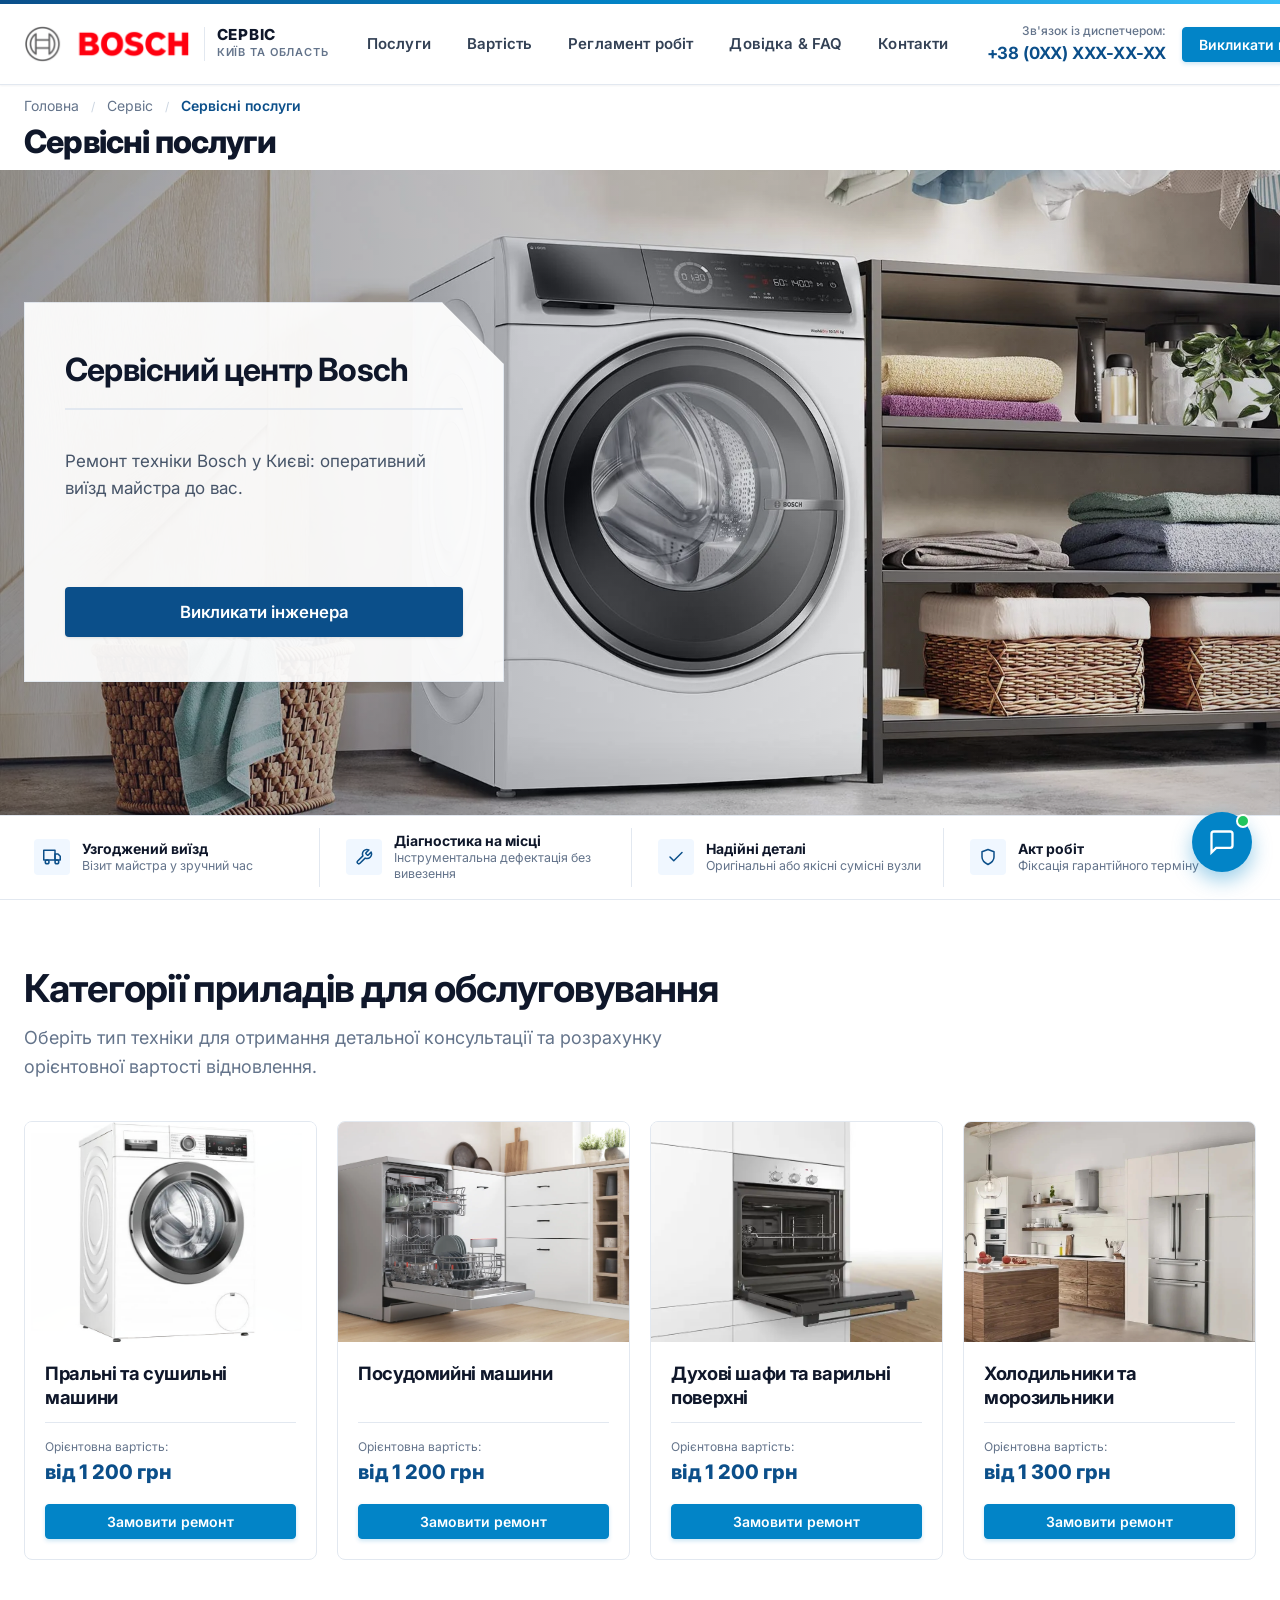
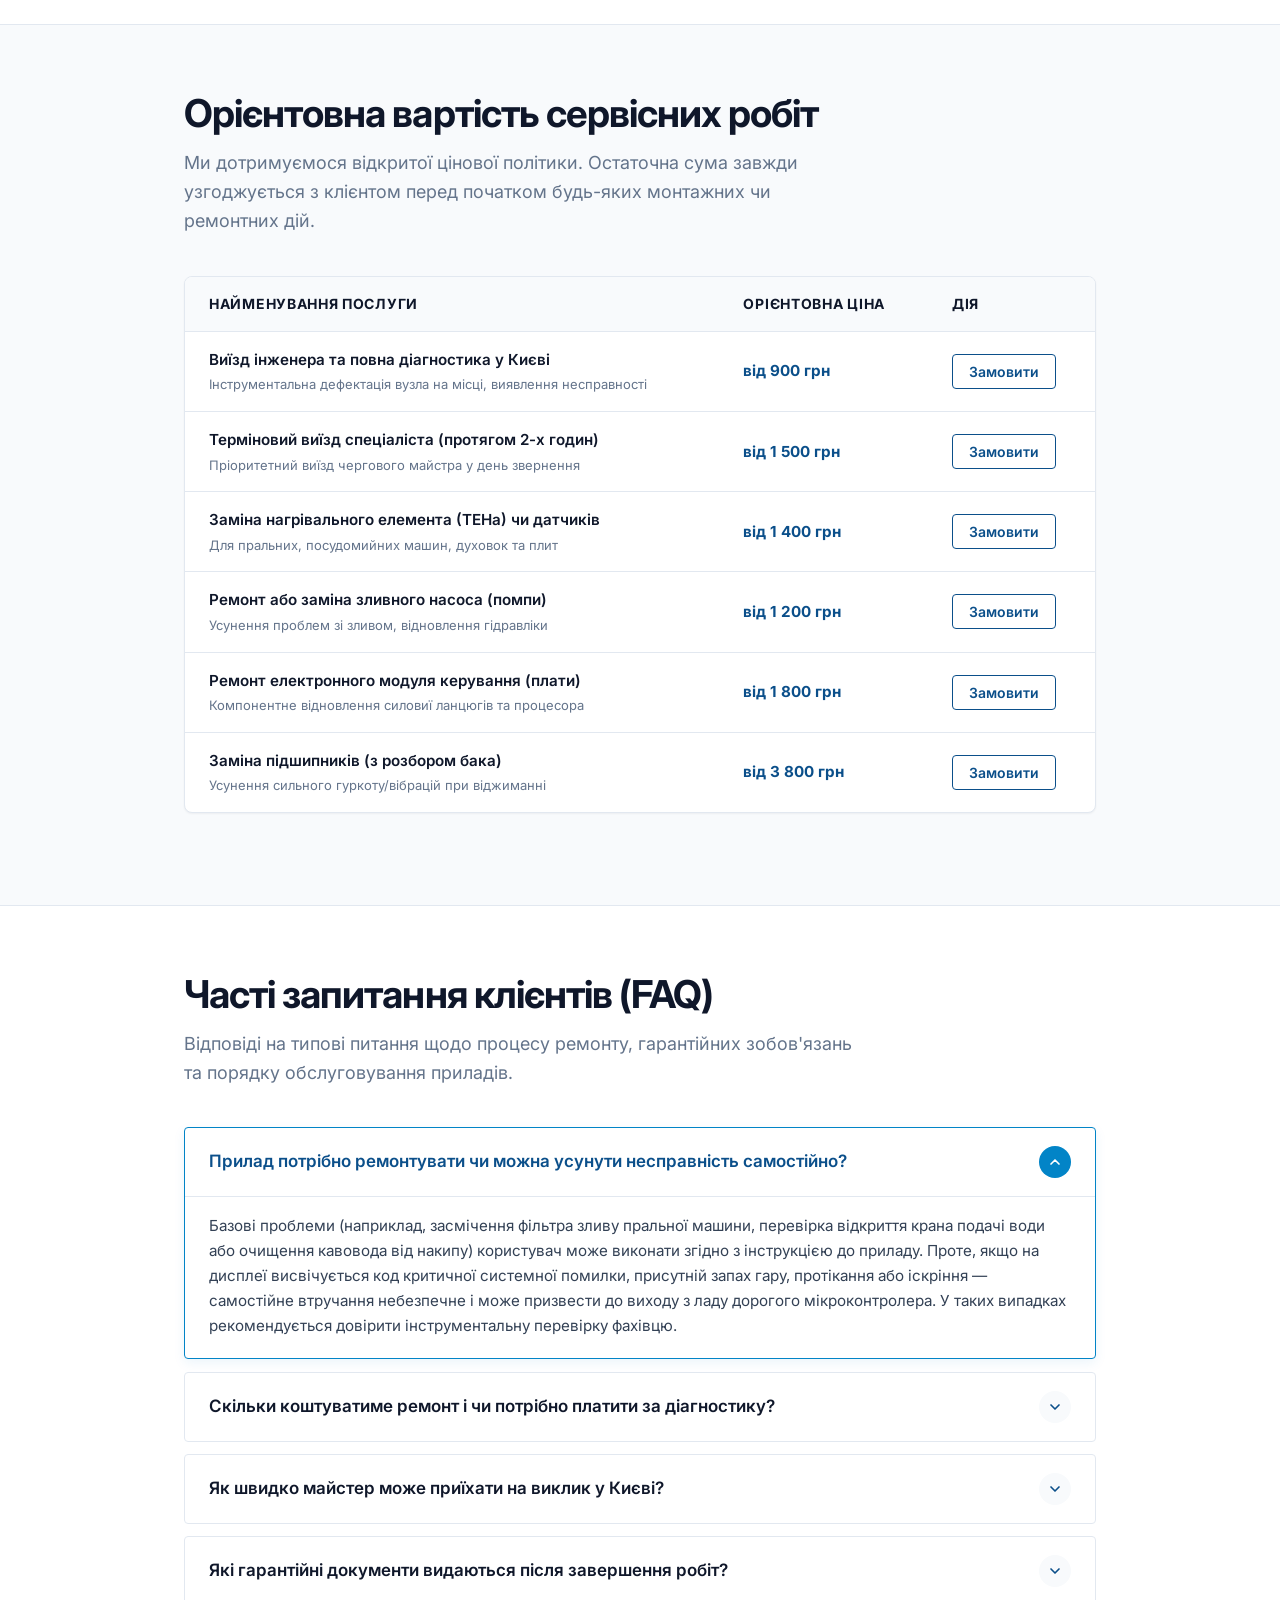
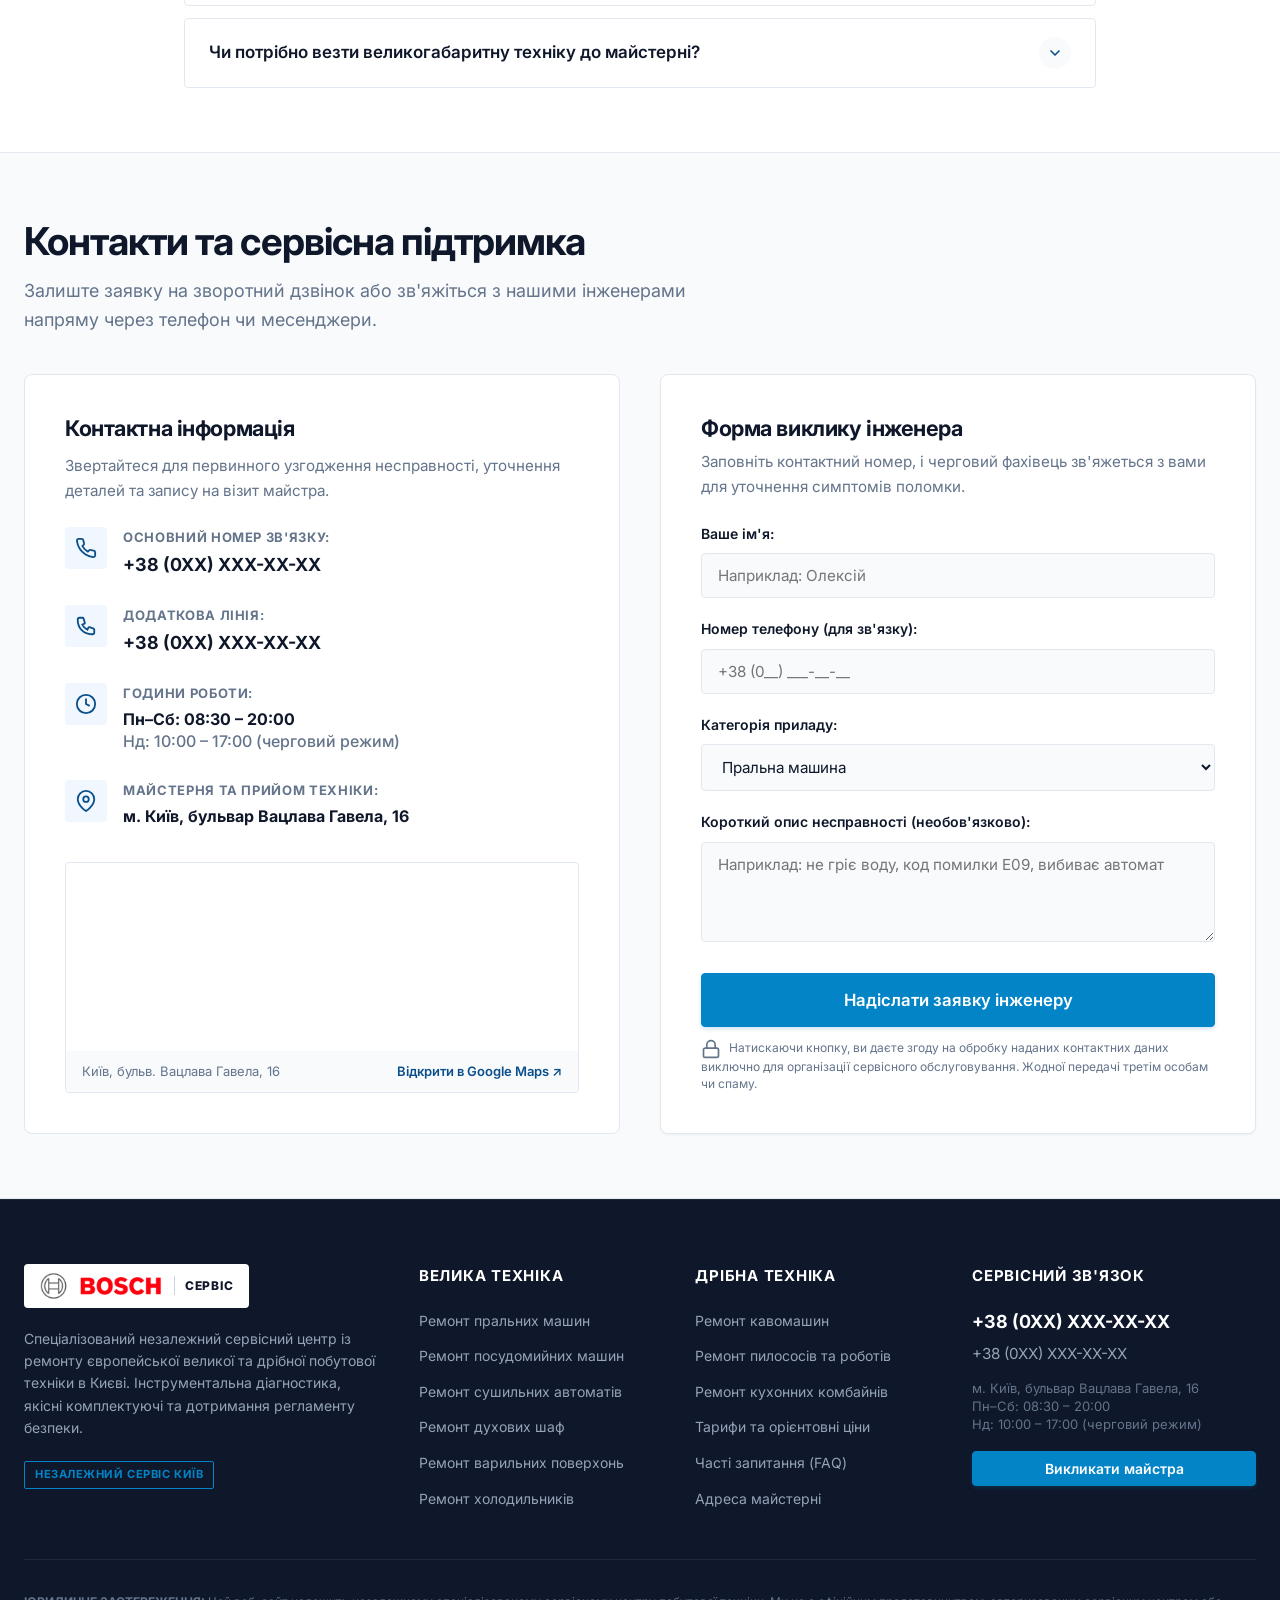
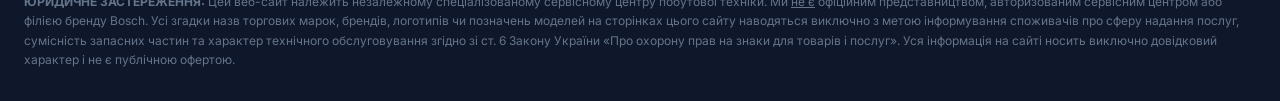
==== index.html @ 4b75c88d "Update pricing across site according to official service price list" ====
<!DOCTYPE html>
<html lang="uk">

<head>
  <meta charset="UTF-8">
  <meta name="viewport" content="width=device-width, initial-scale=1.0">
  <title>Спеціалізований сервісний центр</title>
  <meta name="description"
    content="Сервісне обслуговування великої та дрібної побутової техніки у Києві. Діагностика несправностей, встановлення якісних комплектуючих та надання акта виконаних робіт.">

  <!-- Favicon -->
  <link rel="icon" type="image/svg+xml" href="favicon.svg">

  <!-- Шрифти Google Fonts: Inter -->
  <link rel="preconnect" href="https://fonts.googleapis.com">
  <link rel="preconnect" href="https://fonts.gstatic.com" crossorigin>
  <link href="https://fonts.googleapis.com/css2?family=Inter:wght@400;500;600;700;800&display=swap" rel="stylesheet">

  <!-- Стилі -->
  <link rel="stylesheet" href="css/styles.css">
</head>

<body>

  <!-- Декоративна фірмова бренд-смуга угорі сторінки (стилістичний орієнтир) -->
  <div class="brand-top-stripe" aria-hidden="true"></div>

  <!-- Шапка сайту -->
  <header class="site-header">
    <div class="container">
      <div class="header-inner">
        <!-- Логотип -->
        <a href="index.html" class="header-logo-wrap" aria-label="Сервісний центр побутової техніки">
          <img src="images/logo.png" alt="Сервісний центр" class="header-logo-img" width="160" height="38">
          <div class="logo-tag-group">
            <span class="logo-tag-title">СЕРВІС</span>
            <span class="logo-tag-sub">КИЇВ ТА ОБЛАСТЬ</span>
          </div>
        </a>

        <!-- Навігаційне меню -->
        <nav class="header-nav" id="main-navigation" aria-label="Головна навігація">
          <a href="services.html" class="nav-link">Послуги</a>
          <a href="prices.html" class="nav-link">Вартість</a>
          <a href="process.html" class="nav-link">Регламент робіт</a>
          <a href="faq.html" class="nav-link">Довідка & FAQ</a>
          <a href="contacts.html" class="nav-link">Контакти</a>
        </nav>

        <!-- Контакти та дія -->
        <div class="header-actions">
          <div class="header-phone-box">
            <span class="header-phone-label">Зв'язок із диспетчером:</span>
            <a href="tel:#" class="header-phone-number">+38 (0XX) XXX-XX-XX</a>
          </div>

          <button type="button" class="btn btn-primary btn-sm header-cta-btn" data-open-modal="call-master-modal">
            <span class="btn-text-full">Викликати майстра</span>
            <span class="btn-text-short">Виклик</span>
          </button>

          <!-- Мобільна кнопка бургер -->
          <button type="button" class="mobile-nav-toggle" aria-expanded="false" aria-controls="main-navigation"
            aria-label="Відкрити меню навігації">
            <svg width="28" height="28" viewBox="0 0 24 24" fill="none" stroke="currentColor" stroke-width="2"
              stroke-linecap="round" stroke-linejoin="round">
              <line x1="3" y1="12" x2="21" y2="12"></line>
              <line x1="3" y1="6" x2="21" y2="6"></line>
              <line x1="3" y1="18" x2="21" y2="18"></line>
            </svg>
          </button>
        </div>
      </div>
    </div>
  </header>

  <!-- Навігація хлібні крихти та заголовок сторінки H1 -->
  <div class="container">
    <nav class="breadcrumbs-nav" aria-label="Навігаційний ланцюжок">
      <ol class="breadcrumbs-list">
        <li class="breadcrumbs-item"><a href="index.html">Головна</a><span class="breadcrumbs-sep">/</span></li>
        <li class="breadcrumbs-item"><a href="services.html">Сервіс</a><span class="breadcrumbs-sep">/</span></li>
        <li class="breadcrumbs-item active" aria-current="page">Сервісні послуги</li>
      </ol>
    </nav>
    <h1 class="page-title">Сервісні послуги</h1>
  </div>

  <main>
    <!-- -----------------------------------------------------------------------
         HERO SECTION: Реальне горизонтальне фото + біла плаваюча картка
         ----------------------------------------------------------------------- -->
    <section class="hero-section">
      <div class="hero-banner-wrap">
        <!-- Повноширинне горизонтальне фото реальної сцени роботи інженера -->
        <img src="images/hero-service.webp"
          alt="Інженер сервісного центру проводить точну діагностику та ремонт вбудованої техніки" class="hero-bg-image"
          width="1920" height="1080" fetchpriority="high">
        <div class="hero-overlay" aria-hidden="true"></div>

        <div class="container hero-container">
          <!-- Біла картка-плашка поверх фотографії (стилістичний орієнтир) -->
          <div class="hero-floating-card">
            <h2 class="hero-title">Сервісний центр Bosch</h2>
            <div class="hero-divider"></div>
            <p class="hero-desc">
              Ремонт техніки Bosch у Києві: оперативний виїзд майстра до вас.
            </p>

            <div class="hero-cta-group">
              <button type="button" class="btn btn-primary btn-lg" data-open-modal="call-master-modal">
                <span>Викликати інженера</span>
              </button>
            </div>
          </div>
        </div>
      </div>
    </section>

    <!-- -----------------------------------------------------------------------
         СТАНДАРТИ ОБСЛУГОВУВАННЯ ТА ГАРАНТІЇ
         ----------------------------------------------------------------------- -->
    <section class="proof-strip">
      <div class="container">
        <div class="proof-grid">
          <div class="proof-item">
            <div class="proof-icon" aria-hidden="true">
              <svg width="22" height="22" viewBox="0 0 24 24" fill="none" stroke="currentColor" stroke-width="2"
                stroke-linecap="round" stroke-linejoin="round">
                <rect x="1" y="3" width="15" height="13"></rect>
                <polygon points="16 8 20 8 23 11 23 16 16 16 8"></polygon>
                <circle cx="5.5" cy="18.5" r="2.5"></circle>
                <circle cx="18.5" cy="18.5" r="2.5"></circle>
              </svg>
            </div>
            <div class="proof-text">
              <span class="proof-label">Узгоджений виїзд</span>
              <span class="proof-sub">Візит майстра у зручний час</span>
            </div>
          </div>
          <div class="proof-item">
            <div class="proof-icon" aria-hidden="true">
              <svg width="22" height="22" viewBox="0 0 24 24" fill="none" stroke="currentColor" stroke-width="2"
                stroke-linecap="round" stroke-linejoin="round">
                <path
                  d="M14.7 6.3a1 1 0 0 0 0 1.4l1.6 1.6a1 1 0 0 0 1.4 0l3.77-3.77a6 6 0 0 1-7.94 7.94l-6.91 6.91a2.12 2.12 0 0 1-3-3l6.91-6.91a6 6 0 0 1 7.94-7.94l-3.76 3.76z">
                </path>
              </svg>
            </div>
            <div class="proof-text">
              <span class="proof-label">Діагностика на місці</span>
              <span class="proof-sub">Інструментальна дефектація без вивезення</span>
            </div>
          </div>
          <div class="proof-item">
            <div class="proof-icon" aria-hidden="true">
              <svg width="22" height="22" viewBox="0 0 24 24" fill="none" stroke="currentColor" stroke-width="2"
                stroke-linecap="round" stroke-linejoin="round">
                <polyline points="20 6 9 17 4 12"></polyline>
              </svg>
            </div>
            <div class="proof-text">
              <span class="proof-label">Надійні деталі</span>
              <span class="proof-sub">Оригінальні або якісні сумісні вузли</span>
            </div>
          </div>
          <div class="proof-item">
            <div class="proof-icon" aria-hidden="true">
              <svg width="22" height="22" viewBox="0 0 24 24" fill="none" stroke="currentColor" stroke-width="2"
                stroke-linecap="round" stroke-linejoin="round">
                <path d="M12 22s8-4 8-10V5l-8-3-8 3v7c0 6 8 10 8 10z"></path>
              </svg>
            </div>
            <div class="proof-text">
              <span class="proof-label">Акт робіт</span>
              <span class="proof-sub">Фіксація гарантійного терміну</span>
            </div>
          </div>
        </div>
      </div>
    </section>

    <!-- -----------------------------------------------------------------------
         СТРУКТУРА КАТЕГОРІЙ ПОСЛУГ (Велика та Дрібна техніка)
         ----------------------------------------------------------------------- -->
    <section class="section" id="services">
      <div class="container">
        <div class="section-header">
          <h2 class="section-title">Категорії приладів для обслуговування</h2>
          <p class="section-lead">Оберіть тип техніки для отримання детальної консультації та розрахунку орієнтовної
            вартості відновлення.</p>
        </div>

        <!-- СІТКА ВСІХ КАТЕГОРІЙ ПРИЛАДІВ -->
        <div class="category-cards-grid">
          <!-- 1. Пральні та сушильні машини -->
          <article class="service-card">
            <div class="service-card-media">
              <img src="images/pralka.webp" alt="Ремонт та діагностика пральних машин інженером" loading="lazy"
                width="600" height="450">
            </div>
            <div class="service-card-body">
              <h4 class="service-card-title">Пральні та сушильні машини</h4>
              <div class="service-card-meta">
                <div class="service-price-wrap">
                  <span class="service-price-label">Орієнтовна вартість:</span>
                  <span class="service-price-val">від 1 200 грн</span>
                </div>
              </div>
              <button type="button" class="btn btn-primary btn-sm" data-open-modal="call-master-modal"
                data-device="Пральна машина">
                <span>Замовити ремонт</span>
              </button>
            </div>
          </article>

          <!-- 2. Посудомийні машини -->
          <article class="service-card">
            <div class="service-card-media">
              <img src="images/posud.webp" alt="Ремонт та калібрування циркуляційної помпи посудомийної машини"
                loading="lazy" width="600" height="450">
            </div>
            <div class="service-card-body">
              <h4 class="service-card-title">Посудомийні машини</h4>
              <div class="service-card-meta">
                <div class="service-price-wrap">
                  <span class="service-price-label">Орієнтовна вартість:</span>
                  <span class="service-price-val">від 1 200 грн</span>
                </div>
              </div>
              <button type="button" class="btn btn-primary btn-sm" data-open-modal="call-master-modal"
                data-device="Посудомийна машина">
                <span>Замовити ремонт</span>
              </button>
            </div>
          </article>

          <!-- 3. Духові шафи та варильні поверхні -->
          <article class="service-card">
            <div class="service-card-media">
              <img src="images/duhowka.webp"
                alt="Ремонт нагрівальних контурів та модулів варильної панелі та духової шафи" loading="lazy"
                width="600" height="450">
            </div>
            <div class="service-card-body">
              <h4 class="service-card-title">Духові шафи та варильні поверхні</h4>
              <div class="service-card-meta">
                <div class="service-price-wrap">
                  <span class="service-price-label">Орієнтовна вартість:</span>
                  <span class="service-price-val">від 1 200 грн</span>
                </div>
              </div>
              <button type="button" class="btn btn-primary btn-sm" data-open-modal="call-master-modal"
                data-device="Духова шафа / Варильна поверхня">
                <span>Замовити ремонт</span>
              </button>
            </div>
          </article>

          <!-- 4. Холодильники та морозильники -->
          <article class="service-card">
            <div class="service-card-media">
              <img src="images/holodos.webp" alt="Ремонт та діагностика холодильників та морозильників" loading="lazy"
                width="600" height="450">
            </div>
            <div class="service-card-body">
              <h4 class="service-card-title">Холодильники та морозильники</h4>
              <div class="service-card-meta">
                <div class="service-price-wrap">
                  <span class="service-price-label">Орієнтовна вартість:</span>
                  <span class="service-price-val">від 1 300 грн</span>
                </div>
              </div>
              <button type="button" class="btn btn-primary btn-sm" data-open-modal="call-master-modal"
                data-device="Холодильник / Морозильник">
                <span>Замовити ремонт</span>
              </button>
            </div>
          </article>
        </div>
      </div>
    </section>

    <!-- -----------------------------------------------------------------------
         СЕКЦІЯ ВАРТОСТІ ТА ОРІЄНТОВНИХ ЦІН (з помітним дисклеймером)
         ----------------------------------------------------------------------- -->
    <section class="section section-alt" id="prices">
      <div class="container container-narrow">
        <div class="section-header">
          <h2 class="section-title">Орієнтовна вартість сервісних робіт</h2>
          <p class="section-lead">Ми дотримуємося відкритої цінової політики. Остаточна сума завжди узгоджується з
            клієнтом перед початком будь-яких монтажних чи ремонтних дій.</p>
        </div>

        <div class="pricing-matrix-wrap">
          <table class="pricing-table">
            <thead>
              <tr>
                <th>Найменування послуги</th>
                <th>Орієнтовна ціна</th>
                <th>Дія</th>
              </tr>
            </thead>
            <tbody>
              <tr>
                <td>
                  <span class="price-service-name">Виїзд інженера та повна діагностика у Києві</span>
                  <span class="price-service-note">Інструментальна дефектація вузла на місці, виявлення несправності</span>
                </td>
                <td class="price-value-cell">від 900 грн</td>
                <td class="price-action-cell">
                  <button type="button" class="btn btn-secondary btn-sm" data-open-modal="call-master-modal"
                    data-device="Виїзд інженера">Замовити</button>
                </td>
              </tr>
              <tr>
                <td>
                  <span class="price-service-name">Терміновий виїзд спеціаліста (протягом 2-х годин)</span>
                  <span class="price-service-note">Пріоритетний виїзд чергового майстра у день звернення</span>
                </td>
                <td class="price-value-cell">від 1 500 грн</td>
                <td class="price-action-cell">
                  <button type="button" class="btn btn-secondary btn-sm" data-open-modal="call-master-modal"
                    data-device="Терміновий виїзд">Замовити</button>
                </td>
              </tr>
              <tr>
                <td>
                  <span class="price-service-name">Заміна нагрівального елемента (ТЕНа) чи датчиків</span>
                  <span class="price-service-note">Для пральних, посудомийних машин, духовок та плит</span>
                </td>
                <td class="price-value-cell">від 1 400 грн</td>
                <td class="price-action-cell">
                  <button type="button" class="btn btn-secondary btn-sm" data-open-modal="call-master-modal"
                    data-device="Заміна ТЕНа">Замовити</button>
                </td>
              </tr>
              <tr>
                <td>
                  <span class="price-service-name">Ремонт або заміна зливного насоса (помпи)</span>
                  <span class="price-service-note">Усунення проблем зі зливом, відновлення гідравліки</span>
                </td>
                <td class="price-value-cell">від 1 200 грн</td>
                <td class="price-action-cell">
                  <button type="button" class="btn btn-secondary btn-sm" data-open-modal="call-master-modal"
                    data-device="Заміна помпи">Замовити</button>
                </td>
              </tr>
              <tr>
                <td>
                  <span class="price-service-name">Ремонт електронного модуля керування (плати)</span>
                  <span class="price-service-note">Компонентне відновлення силовиї ланцюгів та процесора</span>
                </td>
                <td class="price-value-cell">від 1 800 грн</td>
                <td class="price-action-cell">
                  <button type="button" class="btn btn-secondary btn-sm" data-open-modal="call-master-modal"
                    data-device="Ремонт плати">Замовити</button>
                </td>
              </tr>
              <tr>
                <td>
                  <span class="price-service-name">Заміна підшипників (з розбором бака)</span>
                  <span class="price-service-note">Усунення сильного гуркоту/вібрацій при віджиманні</span>
                </td>
                <td class="price-value-cell">від 3 800 грн</td>
                <td class="price-action-cell">
                  <button type="button" class="btn btn-secondary btn-sm" data-open-modal="call-master-modal"
                    data-device="Заміна підшипників">Замовити</button>
                </td>
              </tr>
            </tbody>
          </table>
        </div>

      </div>
    </section>

    <!-- -----------------------------------------------------------------------
         ДОВІДКОВИЙ БЛОК FAQ (Акордеон)
         ----------------------------------------------------------------------- -->
    <section class="section" id="faq">
      <div class="container container-narrow">
        <div class="section-header">
          <h2 class="section-title">Часті запитання клієнтів (FAQ)</h2>
          <p class="section-lead">Відповіді на типові питання щодо процесу ремонту, гарантійних зобов'язань та порядку
            обслуговування приладів.</p>
        </div>

        <div class="faq-accordion-group">
          <!-- Питання 1 -->
          <div class="faq-item active">
            <button type="button" class="faq-question-btn" aria-expanded="true">
              <span class="faq-question-text">Прилад потрібно ремонтувати чи можна усунути несправність
                самостійно?</span>
              <span class="faq-icon-indicator" aria-hidden="true">
                <svg width="16" height="16" viewBox="0 0 24 24" fill="none" stroke="currentColor" stroke-width="2.5"
                  stroke-linecap="round" stroke-linejoin="round">
                  <polyline points="6 9 12 15 18 9"></polyline>
                </svg>
              </span>
            </button>
            <div class="faq-answer-pane">
              <div class="faq-answer-content">
                Базові проблеми (наприклад, засмічення фільтра зливу пральної машини, перевірка відкриття крана подачі
                води або очищення кавовода від накипу) користувач може виконати згідно з інструкцією до приладу. Проте,
                якщо на дисплеї висвічується код критичної системної помилки, присутній запах гару, протікання або
                іскріння — самостійне втручання небезпечне і може призвести до виходу з ладу дорогого мікроконтролера. У
                таких випадках рекомендується довірити інструментальну перевірку фахівцю.
              </div>
            </div>
          </div>

          <!-- Питання 2 -->
          <div class="faq-item">
            <button type="button" class="faq-question-btn" aria-expanded="false">
              <span class="faq-question-text">Скільки коштуватиме ремонт і чи потрібно платити за діагностику?</span>
              <span class="faq-icon-indicator" aria-hidden="true">
                <svg width="16" height="16" viewBox="0 0 24 24" fill="none" stroke="currentColor" stroke-width="2.5"
                  stroke-linecap="round" stroke-linejoin="round">
                  <polyline points="6 9 12 15 18 9"></polyline>
                </svg>
              </span>
            </button>
            <div class="faq-answer-pane">
              <div class="faq-answer-content">
                Виїзд інженера по Києву та інструментальна діагностика є окремими платними послугами (від 250 грн).
                Підсумкова вартість ремонту визначається індивідуально залежно від складності несправності та вартості
                необхідних деталей. Після проведення діагностики майстер обов'язково узгоджує з вами повний кошторис до
                початку будь-яких робіт — ви заздалегідь знаєте точну суму без непередбачених витрат.
              </div>
            </div>
          </div>

          <!-- Питання 3 -->
          <div class="faq-item">
            <button type="button" class="faq-question-btn" aria-expanded="false">
              <span class="faq-question-text">Як швидко майстер може приїхати на виклик у Києві?</span>
              <span class="faq-icon-indicator" aria-hidden="true">
                <svg width="16" height="16" viewBox="0 0 24 24" fill="none" stroke="currentColor" stroke-width="2.5"
                  stroke-linecap="round" stroke-linejoin="round">
                  <polyline points="6 9 12 15 18 9"></polyline>
                </svg>
              </span>
            </button>
            <div class="faq-answer-pane">
              <div class="faq-answer-content">
                Час приїзду фахівця узгоджується під час дзвінка відповідно до графіка завантаженості та ваших побажань.
                За наявності вільних майстрів можливий виїзд у день звернення або на заплановану дату.
                Обслуговуємо райони Києва та прилеглі населені пункти за попередньою домовленістю.
              </div>
            </div>
          </div>

          <!-- Питання 4 -->
          <div class="faq-item">
            <button type="button" class="faq-question-btn" aria-expanded="false">
              <span class="faq-question-text">Які гарантійні документи видаються після завершення робіт?</span>
              <span class="faq-icon-indicator" aria-hidden="true">
                <svg width="16" height="16" viewBox="0 0 24 24" fill="none" stroke="currentColor" stroke-width="2.5"
                  stroke-linecap="round" stroke-linejoin="round">
                  <polyline points="6 9 12 15 18 9"></polyline>
                </svg>
              </span>
            </button>
            <div class="faq-answer-pane">
              <div class="faq-answer-content">
                Після проведення перевірки роботи техніки майстер виписує **акт виконаних
                робіт**. У ньому зазначаються перелік проведених дій, вартість та фіксується гарантійний термін на
                виконану роботу.
                У разі виникнення зауважень щодо функціонування відновленого вузла проводиться перевірка за актом.
              </div>
            </div>
          </div>

          <!-- Питання 5 -->
          <div class="faq-item">
            <button type="button" class="faq-question-btn" aria-expanded="false">
              <span class="faq-question-text">Чи потрібно везти великогабаритну техніку до майстерні?</span>
              <span class="faq-icon-indicator" aria-hidden="true">
                <svg width="16" height="16" viewBox="0 0 24 24" fill="none" stroke="currentColor" stroke-width="2.5"
                  stroke-linecap="round" stroke-linejoin="round">
                  <polyline points="6 9 12 15 18 9"></polyline>
                </svg>
              </span>
            </button>
            <div class="faq-answer-pane">
              <div class="faq-answer-content">
                Ні, більшість ремонтів великої побутової техніки (пральні машини, холодильники, варильні поверхні,
                посудомийки) проводяться безпосередньо у вас вдома. Майстер має при собі повний комплект вимірювального
                інструменту та ходових комплектуючих. До стаціонарної майстерні може транспортуватися лише окремий
                знятий електронний модуль у випадках складного BGA-паяння або дрібна техніка (кавомашини, пилососи).
              </div>
            </div>
          </div>
        </div>
      </div>
    </section>

    <!-- -----------------------------------------------------------------------
         КОНТАКТНИЙ БЛОК ТА ФОРМА ЗВ'ЯЗКУ
         ----------------------------------------------------------------------- -->
    <section class="section section-alt" id="contacts">
      <div class="container">
        <div class="section-header">
          <h2 class="section-title">Контакти та сервісна підтримка</h2>
          <p class="section-lead">Залиште заявку на зворотний дзвінок або зв'яжіться з нашими інженерами напряму через
            телефон чи месенджери.</p>
        </div>

        <div class="contact-grid">
          <!-- Інформаційна панель -->
          <div class="contact-info-panel">
            <div>
              <h3 style="font-size: 1.35rem; margin-bottom: 12px;">Контактна інформація</h3>
              <p style="color: var(--color-text-muted); font-size: 0.95rem;">
                Звертайтеся для первинного узгодження несправності, уточнення деталей та запису на візит майстра.
              </p>

              <div class="contact-info-list">
                <!-- Телефон 1 -->
                <div class="contact-info-item">
                  <div class="contact-info-icon">
                    <svg width="22" height="22" viewBox="0 0 24 24" fill="none" stroke="currentColor" stroke-width="2">
                      <path
                        d="M22 16.92v3a2 2 0 0 1-2.18 2 19.79 19.79 0 0 1-8.63-3.07 19.5 19.5 0 0 1-6-6 19.79 19.79 0 0 1-3.07-8.67A2 2 0 0 1 4.11 2h3a2 2 0 0 1 2 1.72 12.84 12.84 0 0 0 .7 2.81 2 2 0 0 1-.45 2.11L8.09 9.91a16 16 0 0 0 6 6l1.27-1.27a2 2 0 0 1 2.11-.45 12.84 12.84 0 0 0 2.81.7A2 2 0 0 1 22 16.92z">
                      </path>
                    </svg>
                  </div>
                  <div>
                    <div class="contact-info-label">Основний номер зв'язку:</div>
                    <div class="contact-info-val">
                      <a href="tel:#">+38 (0XX) XXX-XX-XX</a>
                    </div>
                  </div>
                </div>

                <!-- Телефон 2 -->
                <div class="contact-info-item">
                  <div class="contact-info-icon">
                    <svg width="22" height="22" viewBox="0 0 24 24" fill="none" stroke="currentColor" stroke-width="2">
                      <path
                        d="M3 5a2 2 0 0 1 2-2h3.28a1 1 0 0 1 .948.684l1.498 4.493a1 1 0 0 1-.502 1.21l-2.257 1.13a11.042 11.042 0 0 0 5.516 5.516l1.13-2.257a1 1 0 0 1 1.21-.502l4.493 1.498a1 1 0 0 1 .684.949V19a2 2 0 0 1-2 2h-1C9.716 21 3 14.284 3 6V5z">
                      </path>
                    </svg>
                  </div>
                  <div>
                    <div class="contact-info-label">Додаткова лінія:</div>
                    <div class="contact-info-val">
                      <a href="tel:#">+38 (0XX) XXX-XX-XX</a>
                    </div>
                  </div>
                </div>

                <!-- Графік -->
                <div class="contact-info-item">
                  <div class="contact-info-icon">
                    <svg width="22" height="22" viewBox="0 0 24 24" fill="none" stroke="currentColor" stroke-width="2">
                      <circle cx="12" cy="12" r="10"></circle>
                      <polyline points="12 6 12 12 16 14"></polyline>
                    </svg>
                  </div>
                  <div>
                    <div class="contact-info-label">Години роботи:</div>
                    <div class="contact-info-val" style="font-size: 1rem;">
                      Пн–Сб: 08:30 – 20:00<br>
                      <span style="color: var(--color-text-muted); font-weight: 500;">Нд: 10:00 – 17:00 (черговий
                        режим)</span>
                    </div>
                  </div>
                </div>

                <!-- Адреса -->
                <div class="contact-info-item">
                  <div class="contact-info-icon">
                    <svg width="22" height="22" viewBox="0 0 24 24" fill="none" stroke="currentColor" stroke-width="2">
                      <path d="M21 10c0 7-9 13-9 13s-9-6-9-13a9 9 0 0 1 18 0z"></path>
                      <circle cx="12" cy="10" r="3"></circle>
                    </svg>
                  </div>
                  <div>
                    <div class="contact-info-label">Майстерня та прийом техніки:</div>
                    <div class="contact-info-val" style="font-size: 1rem;">
                      м. Київ, бульвар Вацлава Гавела, 16
                    </div>
                  </div>
                </div>
              </div>
            </div>

            <!-- Міні-карта -->
            <div class="contact-map-card">
              <iframe
                src="https://maps.google.com/maps?q=%D0%B1%D1%83%D0%BB%D1%8C%D0%B2%D0%B0%D1%80+%D0%92%D0%B0%D1%86%D0%BB%D0%B0%D0%B2%D0%B0+%D0%93%D0%B0%D0%B2%D0%B5%D0%BB%D0%B0,+16,+%D0%9A%D0%B8%D1%97%D0%B2&t=&z=15&ie=UTF8&iwloc=&output=embed"
                class="contact-map-iframe" loading="lazy" title="Карта проїзду до сервісного центру">
              </iframe>
              <div class="contact-map-caption">
                <span>Київ, бульв. Вацлава Гавела, 16</span>
                <a href="https://maps.google.com/?q=50.43685,30.41369" target="_blank" rel="noopener"
                  style="color: var(--color-brand-primary); font-weight: 600;">Відкрити в Google Maps ↗</a>
              </div>
            </div>
          </div>

          <!-- Форма заявки на ремонт з відправкою в Telegram -->
          <div class="contact-form-panel">
            <h3 style="font-size: 1.35rem; margin-bottom: 8px;">Форма виклику інженера</h3>
            <p style="color: var(--color-text-muted); font-size: 0.95rem; margin-bottom: 24px;">
              Заповніть контактний номер, і черговий фахівець зв'яжеться з вами для уточнення симптомів поломки.
            </p>

            <form class="ajax-repair-form" data-form-source="Головна контактна форма">
              <!-- Індикатор статусу відправки -->
              <div class="status-toast" role="alert"></div>

              <!-- Honeypot поле проти спаму -->
              <input type="text" name="website_hp" class="hp-input" tabindex="-1" autocomplete="off">

              <div class="form-group">
                <label for="lead-name" class="form-label">Ваше ім'я:</label>
                <input type="text" id="lead-name" name="name" class="form-input" placeholder="Наприклад: Олексій"
                  required>
              </div>

              <div class="form-group">
                <label for="lead-phone" class="form-label">Номер телефону (для зв'язку):</label>
                <input type="tel" id="lead-phone" name="phone" class="form-input" placeholder="+38 (0__) ___-__-__"
                  required>
              </div>

              <div class="form-group">
                <label for="lead-device" class="form-label">Категорія приладу:</label>
                <select id="lead-device" name="device" class="form-select">
                  <option value="Пральна машина">Пральна машина</option>
                  <option value="Сушильна машина">Сушильна машина</option>
                  <option value="Посудомийна машина">Посудомийна машина</option>
                  <option value="Духова шафа">Духова шафа</option>
                  <option value="Варильна поверхня">Варильна поверхня</option>
                  <option value="Холодильник / Морозильник">Холодильник / Морозильник</option>
                  <option value="Кавомашина">Кавомашина</option>
                  <option value="Пилосос">Пилосос</option>
                  <option value="Інша техніка">Інша техніка</option>
                </select>
              </div>

              <div class="form-group">
                <label for="lead-message" class="form-label">Короткий опис несправності (необов'язково):</label>
                <textarea id="lead-message" name="message" class="form-textarea"
                  placeholder="Наприклад: не гріє воду, код помилки E09, вибиває автомат"></textarea>
              </div>

              <div class="form-submit-row">
                <button type="submit" class="btn btn-primary btn-lg" style="width: 100%;">
                  <span>Надіслати заявку інженеру</span>
                </button>
              </div>

              <p class="form-privacy-note">
                <span class="inline-icon-wrap" style="color: var(--color-text-muted);"><svg viewBox="0 0 24 24">
                    <rect width="18" height="11" x="3" y="11" rx="2" ry="2"></rect>
                    <path d="M7 11V7a5 5 0 0 1 10 0v4"></path>
                  </svg></span>Натискаючи кнопку, ви даєте згоду на обробку наданих контактних даних виключно для
                організації
                сервісного обслуговування. Жодної передачі третім особам чи спаму.
              </p>
            </form>
          </div>
        </div>
      </div>
    </section>
  </main>

  <!-- Кнопка скролу вгору -->
  <button type="button" class="scroll-top-btn" aria-label="Вгору сторінки" title="Вгору">
    <svg width="22" height="22" viewBox="0 0 24 24" fill="none" stroke="currentColor" stroke-width="2.5"
      stroke-linecap="round" stroke-linejoin="round">
      <line x1="12" y1="19" x2="12" y2="5"></line>
      <polyline points="5 12 12 5 19 12"></polyline>
    </svg>
  </button>

  <!-- -------------------------------------------------------------------------
       ПЛАВАЮЧИЙ ВІДЖЕТ ЧАТУ (Sticky Chat Widget)
       ------------------------------------------------------------------------- -->
  <div class="sticky-chat-widget">
    <div class="chat-popup-menu" id="chat-popup-menu">
      <div class="chat-menu-header">Швидкий зв'язок із сервісом:</div>

      <!-- Telegram -->
      <a href="https://t.me/Hitech_00" target="_blank" rel="noopener" class="chat-menu-link telegram">
        <svg width="20" height="20" viewBox="0 0 24 24" fill="currentColor">
          <path
            d="M12 2C6.48 2 2 6.48 2 12s4.48 10 10 10 10-4.48 10-10S17.52 2 12 2zm4.64 6.8c-.15 1.58-.8 5.42-1.13 7.19-.14.75-.42 1-.68 1.03-.58.05-1.02-.38-1.58-.75-.88-.58-1.38-.94-2.23-1.5-.99-.65-.35-1.01.22-1.59.15-.15 2.71-2.48 2.76-2.69a.2.2 0 0 0-.05-.18c-.06-.05-.14-.03-.21-.02-.09.02-1.49.95-4.22 2.79-.4.27-.76.41-1.08.4-.36-.01-1.04-.2-1.55-.37-.63-.2-1.12-.31-1.08-.66.02-.18.27-.36.75-.55 2.92-1.27 4.86-2.11 5.83-2.51 2.78-1.16 3.35-1.36 3.73-1.36.08 0 .27.02.39.12.1.08.13.19.14.27-.01.06.01.24 0 .38z" />
        </svg>
        <span>Написати в Telegram</span>
      </a>

      <!-- Viber -->
      <a href="#" class="chat-menu-link" style="color: #7360F2;">
        <svg width="20" height="20" viewBox="0 0 24 24" fill="currentColor">
          <path
            d="M12 2C6.477 2 2 6.477 2 12c0 1.94.555 3.75 1.516 5.28L2.1 21.9l4.82-.9A9.953 9.953 0 0 0 12 22c5.523 0 10-4.477 10-10S17.523 2 12 2zm1 14h-2v-2h2v2zm0-4h-2V7h2v5z" />
        </svg>
        <span>Зв'язатися у Viber</span>
      </a>

      <!-- Дзвінок -->
      <a href="tel:#" class="chat-menu-link phone">
        <svg width="20" height="20" viewBox="0 0 24 24" fill="none" stroke="currentColor" stroke-width="2">
          <path
            d="M22 16.92v3a2 2 0 0 1-2.18 2 19.79 19.79 0 0 1-8.63-3.07 19.5 19.5 0 0 1-6-6 19.79 19.79 0 0 1-3.07-8.67A2 2 0 0 1 4.11 2h3a2 2 0 0 1 2 1.72 12.84 12.84 0 0 0 .7 2.81 2 2 0 0 1-.45 2.11L8.09 9.91a16 16 0 0 0 6 6l1.27-1.27a2 2 0 0 1 2.11-.45 12.84 12.84 0 0 0 2.81.7A2 2 0 0 1 22 16.92z">
          </path>
        </svg>
        <span>Зателефонувати диспетчеру</span>
      </a>
    </div>

    <button type="button" class="chat-toggle-btn" aria-label="Відкрити меню чату">
      <span class="chat-badge-pulse"></span>
      <svg width="28" height="28" viewBox="0 0 24 24" fill="none" stroke="currentColor" stroke-width="2">
        <path d="M21 15a2 2 0 0 1-2 2H7l-4 4V5a2 2 0 0 1 2-2h14a2 2 0 0 1 2 2z"></path>
      </svg>
    </button>
  </div>

  <!-- -------------------------------------------------------------------------
       БАГАТОКОЛОНКОВИЙ КОРПОРАТИВНИЙ ФУТЕР
       ------------------------------------------------------------------------- -->
  <footer class="site-footer">
    <div class="container">
      <div class="footer-grid">
        <!-- Колонка 1: Про сервіс -->
        <div>
          <div class="footer-logo-wrap">
            <img src="images/logo.png" alt="Сервісний центр" class="footer-logo-img" width="140" height="30">
            <span class="footer-logo-tag">СЕРВІС</span>
          </div>
          <p class="footer-brand-desc">
            Спеціалізований незалежний сервісний центр із ремонту європейської великої та дрібної побутової техніки в
            Києві. Інструментальна діагностика, якісні комплектуючі та дотримання регламенту безпеки.
          </p>
          <span class="badge badge-outline" style="font-size: 0.7rem;">НЕЗАЛЕЖНИЙ СЕРВІС КИЇВ</span>
        </div>

        <!-- Колонка 2: Велика техніка -->
        <div>
          <div class="footer-col-title">Велика техніка</div>
          <ul class="footer-links-list">
            <li><a href="services.html" class="footer-link">Ремонт пральних машин</a></li>
            <li><a href="services.html" class="footer-link">Ремонт посудомийних машин</a></li>
            <li><a href="services.html" class="footer-link">Ремонт сушильних автоматів</a></li>
            <li><a href="services.html" class="footer-link">Ремонт духових шаф</a></li>
            <li><a href="services.html" class="footer-link">Ремонт варильних поверхонь</a></li>
            <li><a href="services.html" class="footer-link">Ремонт холодильників</a></li>
          </ul>
        </div>

        <!-- Колонка 3: Дрібна техніка & Довідка -->
        <div>
          <div class="footer-col-title">Дрібна техніка</div>
          <ul class="footer-links-list">
            <li><a href="services.html" class="footer-link">Ремонт кавомашин</a></li>
            <li><a href="services.html" class="footer-link">Ремонт пилососів та роботів</a></li>
            <li><a href="services.html" class="footer-link">Ремонт кухонних комбайнів</a></li>
            <li><a href="prices.html" class="footer-link">Тарифи та орієнтовні ціни</a></li>
            <li><a href="faq.html" class="footer-link">Часті запитання (FAQ)</a></li>
            <li><a href="contacts.html" class="footer-link">Адреса майстерні</a></li>
          </ul>
        </div>

        <!-- Колонка 4: Контакти та графік -->
        <div>
          <div class="footer-col-title">Сервісний зв'язок</div>
          <a href="tel:#" class="footer-phone-highlight">+38 (0XX) XXX-XX-XX</a>
          <a href="tel:#" style="color: #94A3B8; font-size: 0.95rem; display: block; margin-bottom: 12px;">+38 (0XX)
            XXX-XX-XX</a>

          <div class="footer-schedule-text">
            м. Київ, бульвар Вацлава Гавела, 16<br>
            Пн–Сб: 08:30 – 20:00<br>
            Нд: 10:00 – 17:00 (черговий режим)
          </div>

          <div style="margin-top: 18px;">
            <button type="button" class="btn btn-primary btn-sm" data-open-modal="call-master-modal"
              style="width: 100%;">
              <span>Викликати майстра</span>
            </button>
          </div>
        </div>
      </div>

      <!-- Нижня юридична смуга (Суворе юридичне застереження) -->
      <div class="footer-bottom-strip">
        <p class="footer-disclaimer-text">
          <strong>ЮРИДИЧНЕ ЗАСТЕРЕЖЕННЯ:</strong> Цей веб-сайт належить незалежному спеціалізованому сервісному центру
          побутової техніки. Ми <u>не є</u> офіційним представництвом, авторизованим сервісним центром або філією
          бренду Bosch. Усі згадки назв торгових марок,
          брендів, логотипів чи позначень моделей на сторінках цього сайту наводяться виключно з метою інформування
          споживачів про сферу надання послуг, сумісність запасних частин та характер технічного обслуговування згідно
          зі ст. 6 Закону України «Про охорону прав на знаки для товарів і послуг». Уся інформація на сайті носить
          виключно довідковий характер і не є публічною офертою.
        </p>
      </div>
    </div>
  </footer>

  <!-- -------------------------------------------------------------------------
       МОДАЛЬНЕ ВІКНО: ВИКЛИК МАЙСТРА
       ------------------------------------------------------------------------- -->
  <div class="modal-backdrop" id="call-master-modal" role="dialog" aria-modal="true"
    aria-labelledby="modal-master-title">
    <div class="modal-dialog">
      <button type="button" class="modal-close-btn" data-close-modal
        aria-label="Закрити модальне вікно">&times;</button>

      <div class="modal-header">
        <h3 class="modal-title" id="modal-master-title">Замовити візит інженера</h3>
        <p class="modal-sub">Залиште ваші дані — ми зателефонуємо вам для узгодження симптомів та зручного часу візиту.
        </p>
      </div>

      <form class="ajax-repair-form" data-form-source="Модальне вікно виклику">
        <div class="status-toast" role="alert"></div>
        <input type="text" name="website_hp" class="hp-input" tabindex="-1" autocomplete="off">

        <div class="form-group">
          <label for="modal-name" class="form-label">Ваше ім'я:</label>
          <input type="text" id="modal-name" name="name" class="form-input" placeholder="Олексій" required>
        </div>

        <div class="form-group">
          <label for="modal-phone" class="form-label">Контактний телефон:</label>
          <input type="tel" id="modal-phone" name="phone" class="form-input" placeholder="+38 (0__) ___-__-__" required>
        </div>

        <div class="form-group">
          <label for="modal-device" class="form-label">Тип приладу:</label>
          <select id="modal-device" name="device" class="form-select">
            <option value="Пральна машина">Пральна машина</option>
            <option value="Посудомийна машина">Посудомийна машина</option>
            <option value="Духова шафа / Варильна поверхня">Духова шафа / Варильна поверхня</option>
            <option value="Сушильна машина">Сушильна машина</option>
            <option value="Холодильник">Холодильник</option>
            <option value="Кавомашина">Кавомашина</option>
            <option value="Пилосос">Пилосос</option>
            <option value="Інша техніка">Інша техніка</option>
          </select>
        </div>

        <div class="form-group">
          <label for="modal-message" class="form-label">Симптоми несправності (необов'язково):</label>
          <input type="text" id="modal-message" name="message" class="form-input"
            placeholder="Не вмикається, протікає, помилка на екрані">
        </div>

        <div class="form-submit-row">
          <button type="submit" class="btn btn-primary btn-lg" style="width: 100%;">
            <span>Підтвердити виклик</span>
          </button>
        </div>
      </form>
    </div>
  </div>

  <!-- Скрипти сайту -->
  <script src="js/config.js"></script>
  <script src="js/telegram.js"></script>
  <script src="js/main.js"></script>
</body>

</html>
---- css/styles.css ----
/* ==========================================================================
   МАЙСТЕР-СЕРВІС | ОСНОВНІ СТИЛІ ТА КОМПОНЕНТИ (NATIVE CSS)
   ========================================================================== */

/* ==========================================================================
   МАЙСТЕР-СЕРВІС | ОСНОВНІ СТИЛІ ТА ДИЗАЙН-СИСТЕМА
   Натхненно візуальною мовою Bosch Home Service (чистота, корпоративна довіра,
   простора гротескна типографіка, незалежний німецький інженерний стиль)
   ========================================================================== */

:root {
  /* Палітра бренду (незалежний інженерний стиль, відмова від червоного) */
  --color-brand-primary: #0B4F8A;
  /* Глибокий інженерний сапфір */
  --color-brand-primary-hover: #083C69;
  --color-brand-accent: #0284C7;
  /* Динамічний небесно-блакитний */
  --color-brand-accent-hover: #0369A1;
  --color-brand-highlight: #38BDF8;
  /* Тонкий акцент підсвічування */
  --color-brand-subtle: #F0F7FF;
  /* Фоновий легкий блакитний */

  /* Нейтральна палітра */
  --color-white: #FFFFFF;
  --color-bg-light: #F8FAFC;
  --color-bg-subtle: #F1F5F9;
  --color-border: #E2E8F0;
  --color-border-subtle: #CBD5E1;

  /* Типографіка */
  --color-text-title: #0F172A;
  /* Глибокий темний антрацит */
  --color-text-body: #334155;
  /* Читабельний корпоративний текст */
  --color-text-muted: #64748B;
  /* Другорядний текст і підписи */
  --color-text-light: #94A3B8;

  /* Статусні кольори */
  --color-success: #15803D;
  --color-success-bg: #DCFCE7;
  --color-warning: #B45309;
  --color-warning-bg: #FEF3C7;

  /* Шрифти */
  --font-sans: 'Inter', -apple-system, BlinkMacSystemFont, 'Segoe UI', Roboto, Helvetica, Arial, sans-serif;

  /* Тіні та радіуси (стримані, архітектурні, без надмірного неонового блюру) */
  --shadow-sm: 0 1px 2px 0 rgba(15, 23, 42, 0.05);
  --shadow-md: 0 4px 6px -1px rgba(15, 23, 42, 0.08), 0 2px 4px -2px rgba(15, 23, 42, 0.04);
  --shadow-lg: 0 10px 15px -3px rgba(15, 23, 42, 0.08), 0 4px 6px -4px rgba(15, 23, 42, 0.03);
  --shadow-card: 0 20px 25px -5px rgba(15, 23, 42, 0.1), 0 8px 10px -6px rgba(15, 23, 42, 0.05);
  --shadow-floating: 0 25px 50px -12px rgba(11, 79, 138, 0.18);

  --radius-xs: 2px;
  --radius-sm: 4px;
  --radius-md: 8px;
  --radius-lg: 12px;
  --radius-pill: 9999px;

  /* Переходи */
  --transition-fast: 150ms cubic-bezier(0.4, 0, 0.2, 1);
  --transition-normal: 250ms cubic-bezier(0.4, 0, 0.2, 1);
  --transition-smooth: 350ms cubic-bezier(0.16, 1, 0.3, 1);

  /* Контейнер */
  --container-max-width: 1280px;
  --container-padding: 24px;
}

/* Скидання та база */
*,
*::before,
*::after {
  box-sizing: border-box;
  margin: 0;
  padding: 0;
}

html {
  font-family: var(--font-sans);
  font-size: 16px;
  line-height: 1.6;
  color: var(--color-text-body);
  background-color: var(--color-white);
  -webkit-font-smoothing: antialiased;
  -moz-osx-font-smoothing: grayscale;
  scroll-behavior: smooth;
  width: 100%;
  max-width: 100%;
  overflow-x: hidden;
}

body {
  position: relative;
  min-height: 100vh;
  display: flex;
  flex-direction: column;
  width: 100%;
  max-width: 100%;
  overflow-x: hidden;
  background-color: var(--color-white);
}

img {
  max-width: 100%;
  height: auto;
  display: block;
}

a {
  color: inherit;
  text-decoration: none;
  transition: color var(--transition-fast);
}

button,
input,
select,
textarea {
  font-family: inherit;
  font-size: inherit;
}

/* Верхня тонка бренд-смуга (стилістичний референс Bosch) */
.brand-top-stripe {
  height: 4px;
  width: 100%;
  background: linear-gradient(90deg, #0B4F8A 0%, #0284C7 50%, #38BDF8 100%);
  position: sticky;
  top: 0;
  z-index: 1100;
}

/* Контейнери */
.container {
  width: 100%;
  max-width: var(--container-max-width);
  margin-left: auto;
  margin-right: auto;
  padding-left: var(--container-padding);
  padding-right: var(--container-padding);
}

.container-narrow {
  width: 100%;
  max-width: 960px;
  margin-left: auto;
  margin-right: auto;
  padding-left: var(--container-padding);
  padding-right: var(--container-padding);
}

/* Типографіка */
h1,
h2,
h3,
h4,
h5,
h6 {
  color: var(--color-text-title);
  font-weight: 700;
  line-height: 1.25;
  letter-spacing: -0.02em;
}

.page-title {
  font-size: clamp(1.6rem, 2.5vw, 2.15rem);
  font-weight: 800;
  letter-spacing: -0.025em;
  line-height: 1.2;
  margin-top: 4px;
  margin-bottom: 8px;
  color: var(--color-text-title);
}

.section-title {
  font-size: clamp(1.75rem, 3vw, 2.5rem);
  font-weight: 700;
  letter-spacing: -0.025em;
  margin-bottom: 12px;
  color: var(--color-text-title);
}

.section-lead {
  font-size: 1.125rem;
  color: var(--color-text-muted);
  max-width: 680px;
  line-height: 1.6;
}

/* Кнопки */
.btn {
  display: inline-flex;
  align-items: center;
  justify-content: center;
  gap: 8px;
  padding: 12px 24px;
  font-size: 0.95rem;
  font-weight: 600;
  border-radius: var(--radius-sm);
  border: 1px solid transparent;
  cursor: pointer;
  transition: all var(--transition-normal);
  text-align: center;
  white-space: nowrap;
}

.btn-primary {
  background-color: var(--color-brand-accent);
  color: var(--color-white);
  border-color: var(--color-brand-accent);
  box-shadow: 0 2px 4px rgba(2, 132, 199, 0.2);
}

.btn-primary:hover {
  background-color: var(--color-brand-accent-hover);
  border-color: var(--color-brand-accent-hover);
  color: var(--color-white);
  transform: translateY(-1px);
  box-shadow: 0 4px 8px rgba(2, 132, 199, 0.25);
}

.btn-secondary {
  background-color: transparent;
  color: var(--color-brand-primary);
  border-color: var(--color-brand-primary);
}

.btn-secondary:hover {
  background-color: var(--color-brand-subtle);
  color: var(--color-brand-primary-hover);
  border-color: var(--color-brand-primary-hover);
}

.btn-white {
  background-color: var(--color-white);
  color: var(--color-brand-primary);
  border-color: var(--color-white);
  box-shadow: var(--shadow-sm);
}

.btn-white:hover {
  background-color: var(--color-bg-light);
  color: var(--color-brand-primary-hover);
}

.btn-sm {
  padding: 8px 16px;
  font-size: 0.875rem;
}

.btn-lg {
  padding: 16px 32px;
  font-size: 1.05rem;
}

/* Бейджі та мікроелементи */
.badge {
  display: inline-flex;
  align-items: center;
  gap: 6px;
  padding: 4px 10px;
  font-size: 0.75rem;
  font-weight: 700;
  letter-spacing: 0.05em;
  text-transform: uppercase;
  border-radius: var(--radius-xs);
}

.badge-brand {
  background-color: var(--color-brand-subtle);
  color: var(--color-brand-primary);
  border: 1px solid rgba(11, 79, 138, 0.15);
}

.badge-outline {
  background-color: transparent;
  color: var(--color-brand-accent);
  border: 1px solid var(--color-brand-accent);
}

.badge-neutral {
  background-color: var(--color-bg-subtle);
  color: var(--color-text-muted);
}

/* Секції */
.section {
  padding-top: 64px;
  padding-bottom: 64px;
}

.section-alt {
  background-color: var(--color-bg-light);
  border-top: 1px solid var(--color-border);
  border-bottom: 1px solid var(--color-border);
}

.section-header {
  margin-bottom: 40px;
}

.section-header-flex {
  display: flex;
  justify-content: space-between;
  align-items: flex-end;
  flex-wrap: wrap;
  gap: 20px;
  margin-bottom: 40px;
}

/* Хлібні крихти (Breadcrumbs) */
.breadcrumbs-nav {
  padding-top: 10px;
  padding-bottom: 2px;
}

.breadcrumbs-list {
  display: flex;
  align-items: center;
  flex-wrap: wrap;
  gap: 8px;
  list-style: none;
  font-size: 0.875rem;
  color: var(--color-text-muted);
}

.breadcrumbs-item {
  display: inline-flex;
  align-items: center;
  gap: 8px;
}

.breadcrumbs-item a {
  color: var(--color-text-muted);
}

.breadcrumbs-item a:hover {
  color: var(--color-brand-primary);
  text-decoration: underline;
}

.breadcrumbs-item.active {
  color: var(--color-text-title);
  font-weight: 600;
}

.breadcrumbs-sep {
  color: var(--color-text-light);
  font-size: 0.75rem;
}


/* ==========================================================================
   МАЙСТЕР-СЕРВІС | КОМПОНЕНТИ ІНТЕРФЕЙСУ
   Візуальна мова: корпоративна чистота, простора сітка, надійна функціональність
   ========================================================================== */

/* --------------------------------------------------------------------------
   1. ХЕДЕР ТА НАВІГАЦІЯ (Site Header)
   -------------------------------------------------------------------------- */
.site-header {
  background-color: var(--color-white);
  border-bottom: 1px solid var(--color-border);
  position: sticky;
  top: 4px;
  /* Під бренд-смугою */
  z-index: 1000;
  box-shadow: var(--shadow-sm);
}

.header-inner {
  display: flex;
  align-items: center;
  justify-content: space-between;
  height: 80px;
  gap: 24px;
}

.header-logo-wrap {
  display: flex;
  align-items: center;
  gap: 14px;
  text-decoration: none;
  flex-shrink: 0;
}

.header-logo-img {
  height: 38px;
  width: auto;
  max-width: 170px;
  object-fit: contain;
  display: block;
}

.logo-tag-group {
  display: flex;
  flex-direction: column;
  padding-left: 12px;
  border-left: 1.5px solid var(--color-border);
  flex-shrink: 0;
}

.logo-tag-title {
  font-size: 0.95rem;
  font-weight: 800;
  letter-spacing: 0.05em;
  color: var(--color-text-title);
  line-height: 1.1;
  white-space: nowrap;
}

.logo-tag-sub {
  font-size: 0.6875rem;
  font-weight: 600;
  letter-spacing: 0.08em;
  text-transform: uppercase;
  color: var(--color-text-muted);
  white-space: nowrap;
}

.header-nav {
  display: flex;
  align-items: center;
  gap: 8px;
  flex-wrap: nowrap;
}

.nav-link {
  font-size: 0.9375rem;
  font-weight: 600;
  color: var(--color-text-body);
  position: relative;
  padding: 8px 14px;
  border-radius: var(--radius-sm);
  white-space: nowrap;
  letter-spacing: 0.01em;
  transition: all var(--transition-fast);
}

.nav-link:hover {
  color: var(--color-brand-primary);
  background-color: var(--color-bg-light);
}

.nav-link.active {
  color: var(--color-brand-primary);
  font-weight: 700;
  background-color: var(--color-brand-subtle);
}

.nav-link.active::after {
  content: '';
  position: absolute;
  bottom: 4px;
  left: 14px;
  right: 14px;
  height: 2.5px;
  border-radius: 2px;
  background-color: var(--color-brand-accent);
}

.header-actions {
  display: flex;
  align-items: center;
  gap: 16px;
  flex-shrink: 0;
  white-space: nowrap;
}

.header-phone-box {
  display: flex;
  flex-direction: column;
  text-align: right;
  flex-shrink: 0;
  white-space: nowrap;
}

.header-phone-label {
  font-size: 0.75rem;
  color: var(--color-text-muted);
  font-weight: 500;
  white-space: nowrap;
}

.header-phone-number {
  font-size: 1.05rem;
  font-weight: 700;
  color: var(--color-brand-primary);
  letter-spacing: -0.01em;
  white-space: nowrap;
  display: inline-block;
}

.header-phone-number:hover {
  color: var(--color-brand-accent);
}

.mobile-nav-toggle {
  display: none;
  background: none;
  border: none;
  cursor: pointer;
  padding: 8px;
  color: var(--color-text-title);
  flex-shrink: 0;
}

/* --------------------------------------------------------------------------
   2. HERO СЕКЦІЯ (Повнорозмірне фото + плаваюча біла картка)
   -------------------------------------------------------------------------- */
.hero-section {
  position: relative;
  background-color: var(--color-bg-light);
  overflow: hidden;
  width: 100%;
  max-width: 100%;
}

.hero-banner-wrap {
  position: relative;
  width: 100%;
  max-width: 100%;
  min-height: 545px;
  min-height: calc(100vh - 255px);
  display: flex;
  align-items: center;
}

.hero-bg-image,
.hero-bg-video {
  position: absolute;
  inset: 0;
  width: 100%;
  height: 100%;
  object-fit: cover;
  object-position: 68% center;
  z-index: 1;
  pointer-events: none;
}

.hero-overlay {
  position: absolute;
  inset: 0;
  width: 100%;
  height: 100%;
  background: linear-gradient(90deg, rgba(15, 23, 42, 0.42) 0%, rgba(15, 23, 42, 0.18) 50%, rgba(15, 23, 42, 0.05) 75%, rgba(15, 23, 42, 0.2) 100%);
  z-index: 2;
}

.hero-container {
  position: relative;
  z-index: 3;
  width: 100%;
  max-width: var(--container-max-width);
  box-sizing: border-box;
  padding-top: 28px;
  padding-bottom: 28px;
}

.hero-floating-card {
  background: #ffffffee;
  border-radius: 0;
  box-shadow: 0 16px 36px -6px rgba(0, 0, 0, 0.12), 0 8px 16px -6px rgba(0, 0, 0, 0.06);
  border: 1px solid rgba(226, 232, 240, 0.9);
  max-width: 480px;
  width: 100%;
  min-height: 380px;
  box-sizing: border-box;
  padding: 48px 40px 44px 40px;
  display: flex;
  flex-direction: column;
  justify-content: space-between;
  position: relative;
  clip-path: polygon(0 0, calc(100% - 62px) 0, 100% 62px, 100% 100%, 0 100%);
}

.hero-title {
  font-size: clamp(1.75rem, 2.5vw, 2.15rem);
  font-weight: 700;
  line-height: 1.16;
  letter-spacing: -0.025em;
  color: #0f172a;
  margin: 0;
}

.hero-divider {
  width: 100%;
  height: 2px;
  background-color: #e2e8f0;
  border-radius: 0;
  margin: 20px 0 20px 0;
}

.hero-desc {
  font-size: 1.0625rem;
  line-height: 1.55;
  color: #475569;
  margin: 18px 0 32px 0;
}

.hero-cta-group {
  margin-top: auto;
  margin-bottom: 0;
}

.hero-cta-group .btn {
  width: 100%;
  padding: 15px 28px;
  font-size: 1.05rem;
  font-weight: 600;
  border-radius: 4px;
  background-color: var(--color-brand-primary);
  color: #ffffff;
  border: none;
  justify-content: center;
  box-shadow: 0 1px 3px 0 rgba(0, 0, 0, 0.1);
  transition: background-color 0.15s ease, transform 0.15s ease;
}

.hero-cta-group .btn:hover {
  background-color: var(--color-brand-hover, #004d80);
}

.hero-trust-badges {
  display: flex;
  flex-direction: row;
  align-items: center;
  gap: 28px;
  padding-top: 16px;
  border-top: 1px solid #f1f5f9;
}

.hero-trust-item {
  display: flex;
  align-items: center;
  gap: 10px;
  font-size: 0.875rem;
  font-weight: 500;
  color: #1e293b;
  line-height: 1.25;
}

.hero-trust-icon {
  width: 18px;
  height: 18px;
  color: #0f172a;
  stroke-width: 1.85;
  flex-shrink: 0;
}

/* --------------------------------------------------------------------------
   3. СМУГА АВТОРИТЕТНОСТІ (Authority Proof Strip)
   -------------------------------------------------------------------------- */
.proof-strip {
  background-color: var(--color-white);
  border-top: 1px solid var(--color-border);
  border-bottom: 1px solid var(--color-border);
  padding: 12px 0;
}

.proof-grid {
  display: grid;
  grid-template-columns: repeat(4, 1fr);
  gap: 16px;
}

.proof-item {
  display: flex;
  align-items: center;
  gap: 12px;
  padding: 4px 10px;
  border-right: 1px solid var(--color-border);
}

.proof-item:last-child {
  border-right: none;
}

.proof-icon {
  width: 36px;
  height: 36px;
  border-radius: var(--radius-sm);
  background-color: var(--color-brand-subtle);
  color: var(--color-brand-primary);
  display: flex;
  align-items: center;
  justify-content: center;
  flex-shrink: 0;
}

.proof-icon svg {
  width: 18px;
  height: 18px;
}

.proof-number {
  font-size: 1.75rem;
  font-weight: 800;
  color: var(--color-brand-primary);
  line-height: 1;
  letter-spacing: -0.03em;
}

.proof-text {
  display: flex;
  flex-direction: column;
  gap: 1px;
}

.proof-label {
  font-size: 0.875rem;
  font-weight: 700;
  color: var(--color-text-title);
  line-height: 1.25;
}

.proof-sub {
  font-size: 0.775rem;
  color: var(--color-text-muted);
  line-height: 1.3;
}

/* --------------------------------------------------------------------------
   4. СЕКЦІЯ КАТЕГОРІЙ ПОСЛУГ (Service Categories)
   -------------------------------------------------------------------------- */
.category-tabs {
  display: flex;
  align-items: center;
  gap: 8px;
  background-color: var(--color-bg-light);
  padding: 6px;
  border-radius: var(--radius-sm);
  border: 1px solid var(--color-border);
  max-width: 100%;
  overflow-x: auto;
  -webkit-overflow-scrolling: touch;
  box-sizing: border-box;
}

.category-tab-btn {
  background: none;
  border: none;
  padding: 10px 20px;
  font-size: 0.9375rem;
  font-weight: 600;
  color: var(--color-text-muted);
  cursor: pointer;
  border-radius: var(--radius-xs);
  transition: all var(--transition-fast);
  white-space: nowrap;
  flex-shrink: 0;
}

.category-tab-btn:hover {
  color: var(--color-brand-primary);
}

.category-tab-btn.active {
  background-color: var(--color-white);
  color: var(--color-brand-primary);
  box-shadow: var(--shadow-sm);
}

.category-block {
  margin-bottom: 56px;
}

.category-block-header {
  display: flex;
  align-items: center;
  justify-content: space-between;
  margin-bottom: 24px;
  padding-bottom: 12px;
  border-bottom: 2px solid var(--color-border);
  flex-wrap: wrap;
  gap: 12px;
}

.category-block-title {
  font-size: 1.5rem;
  font-weight: 700;
  color: var(--color-text-title);
  display: flex;
  align-items: center;
  gap: 12px;
}

.category-cards-grid {
  display: grid;
  grid-template-columns: repeat(4, 1fr);
  gap: 20px;
}

.service-card {
  background-color: var(--color-white);
  border: 1px solid var(--color-border);
  border-radius: var(--radius-md);
  overflow: hidden;
  transition: all var(--transition-normal);
  display: flex;
  flex-direction: column;
}

.service-card:hover {
  transform: translateY(-3px);
  box-shadow: var(--shadow-md);
  border-color: var(--color-border-subtle);
}

.service-card-media {
  position: relative;
  width: 100%;
  height: 220px;
  background-color: var(--color-bg-light);
  overflow: hidden;
}

.service-card-media img {
  width: 100%;
  height: 100%;
  object-fit: cover;
  transition: transform var(--transition-smooth);
}

.service-card:hover .service-card-media img {
  transform: scale(1.03);
}

.service-card-badge {
  position: absolute;
  top: 12px;
  left: 12px;
  background-color: rgba(15, 23, 42, 0.85);
  backdrop-filter: blur(4px);
  color: var(--color-white);
  font-size: 0.75rem;
  font-weight: 700;
  padding: 4px 10px;
  border-radius: var(--radius-xs);
  letter-spacing: 0.04em;
}

.service-card-body {
  padding: 20px;
  display: flex;
  flex-direction: column;
  flex-grow: 1;
}

.service-card-title {
  font-size: 1.15rem;
  font-weight: 700;
  color: var(--color-text-title);
  line-height: 1.3;
  min-height: 48px;
  margin-bottom: 12px;
}

.service-card-desc {
  font-size: 0.9375rem;
  color: var(--color-text-body);
  line-height: 1.55;
  margin-bottom: 20px;
  flex-grow: 1;
}

.service-card-meta {
  display: flex;
  align-items: center;
  justify-content: space-between;
  margin-top: auto;
  padding-top: 14px;
  border-top: 1px solid var(--color-border);
  margin-bottom: 16px;
}

.service-price-wrap {
  display: flex;
  flex-direction: column;
}

.service-price-label {
  font-size: 0.75rem;
  color: var(--color-text-muted);
}

.service-price-val {
  font-size: 1.25rem;
  font-weight: 800;
  color: var(--color-brand-primary);
}

.service-time-badge {
  font-size: 0.8125rem;
  font-weight: 500;
  color: var(--color-text-muted);
  display: inline-flex;
  align-items: center;
  gap: 5px;
  background: var(--color-bg-light);
  padding: 4px 8px;
  border-radius: var(--radius-sm);
  border: 1px solid var(--color-border);
}

.service-time-badge svg {
  width: 14px;
  height: 14px;
  stroke: var(--color-brand-accent);
  stroke-width: 2;
  flex-shrink: 0;
}

/* --------------------------------------------------------------------------
   5. ОРІЄНТОВНІ ЦІНИ ТА ДИСКЛЕЙМЕР (Pricing Matrix)
   -------------------------------------------------------------------------- */
.pricing-matrix-wrap {
  background-color: var(--color-white);
  border: 1px solid var(--color-border);
  border-radius: var(--radius-md);
  box-shadow: var(--shadow-sm);
  overflow: hidden;
  margin-bottom: 28px;
}

.pricing-table {
  width: 100%;
  border-collapse: collapse;
  text-align: left;
}

.pricing-table th {
  background-color: var(--color-bg-light);
  padding: 16px 24px;
  font-size: 0.875rem;
  font-weight: 700;
  color: var(--color-text-title);
  text-transform: uppercase;
  letter-spacing: 0.05em;
  border-bottom: 1px solid var(--color-border);
}

.pricing-table td {
  padding: 16px 24px;
  font-size: 0.95rem;
  border-bottom: 1px solid var(--color-border);
  vertical-align: middle;
}

.pricing-table tr:last-child td {
  border-bottom: none;
}

.pricing-table tr:hover td {
  background-color: var(--color-brand-subtle);
}

.price-service-name {
  font-weight: 600;
  color: var(--color-text-title);
}

.price-service-note {
  font-size: 0.8125rem;
  color: var(--color-text-muted);
  display: block;
  margin-top: 2px;
}

.price-value-cell {
  font-weight: 700;
  color: var(--color-brand-primary);
  white-space: nowrap;
}

.price-disclaimer-box {
  background-color: #FEF3C7;
  border-left: 4px solid #F59E0B;
  padding: 16px 20px;
  border-radius: var(--radius-xs);
  display: flex;
  align-items: flex-start;
  gap: 14px;
}

.disclaimer-icon {
  width: 22px;
  height: 22px;
  color: #B45309;
  flex-shrink: 0;
  margin-top: 1px;
}

.disclaimer-text {
  font-size: 0.875rem;
  color: #92400E;
  line-height: 1.5;
}

.disclaimer-text strong {
  color: #78350F;
}

/* --------------------------------------------------------------------------
   6. ДОВІДКОВИЙ БЛОК FAQ (Акордеон)
   -------------------------------------------------------------------------- */
.faq-accordion-group,
.faq-list {
  display: flex;
  flex-direction: column;
  gap: 12px;
}

.faq-item {
  background-color: var(--color-white);
  border: 1px solid var(--color-border);
  border-radius: var(--radius-sm);
  overflow: hidden;
  transition: border-color var(--transition-fast), box-shadow var(--transition-fast);
}

.faq-item:hover {
  border-color: rgba(11, 79, 138, 0.25);
}

.faq-item.active {
  border-color: var(--color-brand-accent);
  box-shadow: 0 4px 12px rgba(2, 132, 199, 0.08);
}

.faq-question-btn {
  width: 100%;
  display: flex;
  align-items: center;
  justify-content: space-between;
  padding: 18px 24px;
  background: none;
  border: none;
  text-align: left;
  cursor: pointer;
  gap: 16px;
  font-family: inherit;
}

.faq-question-btn>span:not(.faq-icon-indicator),
.faq-question-text {
  font-size: 1.0625rem;
  font-weight: 600;
  color: var(--color-text-title);
  line-height: 1.4;
  flex: 1;
}

.faq-item.active .faq-question-btn>span:not(.faq-icon-indicator),
.faq-item.active .faq-question-text {
  color: var(--color-brand-primary);
}

.faq-icon-indicator {
  width: 32px;
  height: 32px;
  min-width: 32px;
  min-height: 32px;
  max-width: 32px;
  max-height: 32px;
  border-radius: 50%;
  background-color: var(--color-bg-light);
  display: flex;
  align-items: center;
  justify-content: center;
  flex-shrink: 0;
  color: var(--color-brand-primary);
  transition: transform var(--transition-normal), background-color var(--transition-normal), color var(--transition-normal);
}

.faq-item.active .faq-icon-indicator {
  transform: rotate(180deg);
  background-color: var(--color-brand-accent);
  color: var(--color-white);
}

.faq-icon-indicator svg,
.faq-chevron {
  width: 16px;
  height: 16px;
  min-width: 16px;
  min-height: 16px;
  max-width: 16px;
  max-height: 16px;
  stroke: currentColor;
  stroke-width: 2.5;
  fill: none;
  flex-shrink: 0;
  transition: transform var(--transition-normal);
}

.faq-item.active .faq-chevron {
  transform: rotate(180deg);
}

.faq-answer-pane,
.faq-answer-wrap {
  max-height: 0;
  overflow: hidden;
  transition: max-height var(--transition-smooth), opacity var(--transition-normal);
  opacity: 0;
}

.faq-item.active .faq-answer-pane,
.faq-item.active .faq-answer-wrap {
  max-height: 500px;
  opacity: 1;
}

.faq-answer-content,
.faq-answer-wrap p {
  padding: 0 24px 20px 24px;
  font-size: 0.95rem;
  line-height: 1.65;
  color: var(--color-text-body);
  border-top: 1px solid var(--color-border);
  padding-top: 16px;
  margin: 0;
}

/* --------------------------------------------------------------------------
   7. КОНТАКТНИЙ БЛОК ТА ФОРМА (Contact & Telegram Submission)
   -------------------------------------------------------------------------- */
.contact-grid {
  display: grid;
  grid-template-columns: 1fr 1fr;
  gap: 40px;
  align-items: stretch;
}

.contact-info-panel {
  background-color: var(--color-white);
  border: 1px solid var(--color-border);
  border-radius: var(--radius-md);
  padding: 40px;
  display: flex;
  flex-direction: column;
  justify-content: space-between;
}

.contact-info-list {
  display: flex;
  flex-direction: column;
  gap: 28px;
  margin-top: 24px;
}

.contact-info-item {
  display: flex;
  align-items: flex-start;
  gap: 16px;
}

.contact-info-icon {
  width: 42px;
  height: 42px;
  border-radius: var(--radius-sm);
  background-color: var(--color-brand-subtle);
  color: var(--color-brand-primary);
  display: flex;
  align-items: center;
  justify-content: center;
  flex-shrink: 0;
}

.contact-info-label {
  font-size: 0.8125rem;
  text-transform: uppercase;
  letter-spacing: 0.05em;
  font-weight: 700;
  color: var(--color-text-muted);
  margin-bottom: 4px;
}

.contact-info-val {
  font-size: 1.125rem;
  font-weight: 700;
  color: var(--color-text-title);
  line-height: 1.4;
}

.contact-info-val a:hover {
  color: var(--color-brand-accent);
}

.contact-map-card {
  margin-top: 32px;
  border: 1px solid var(--color-border);
  border-radius: var(--radius-sm);
  overflow: hidden;
  position: relative;
}

.contact-map-iframe {
  width: 100%;
  height: 180px;
  border: none;
}

.contact-map-caption {
  background-color: var(--color-bg-light);
  padding: 10px 16px;
  font-size: 0.8125rem;
  color: var(--color-text-muted);
  display: flex;
  align-items: center;
  justify-content: space-between;
}

.contact-form-panel {
  background-color: var(--color-white);
  border: 1px solid var(--color-border);
  border-radius: var(--radius-md);
  padding: 40px;
  box-shadow: var(--shadow-sm);
}

.form-group {
  margin-bottom: 20px;
}

.form-label {
  display: block;
  font-size: 0.875rem;
  font-weight: 600;
  color: var(--color-text-title);
  margin-bottom: 8px;
}

.form-input,
.form-select,
.form-textarea {
  width: 100%;
  padding: 12px 16px;
  font-size: 0.95rem;
  color: var(--color-text-title);
  background-color: var(--color-bg-light);
  border: 1px solid var(--color-border);
  border-radius: var(--radius-sm);
  outline: none;
  transition: all var(--transition-fast);
}

.form-input:focus,
.form-select:focus,
.form-textarea:focus {
  background-color: var(--color-white);
  border-color: var(--color-brand-accent);
  box-shadow: 0 0 0 3px rgba(2, 132, 199, 0.15);
}

.form-textarea {
  min-height: 100px;
  resize: vertical;
}

/* Поле honeypot для захисту від спаму */
.hp-input {
  display: none !important;
  visibility: hidden !important;
}

.form-submit-row {
  margin-top: 24px;
}

.form-privacy-note {
  font-size: 0.75rem;
  color: var(--color-text-muted);
  margin-top: 12px;
  line-height: 1.4;
}

/* Кнопка швидкого скролу вгору (над плаваючим чатом) */
.scroll-top-btn {
  position: fixed;
  bottom: 98px;
  right: 34px;
  width: 48px;
  height: 48px;
  border-radius: 50%;
  background: #ffffff;
  color: var(--color-brand-primary);
  border: 1px solid var(--color-border);
  box-shadow: 0 4px 16px rgba(0, 0, 0, 0.12);
  cursor: pointer;
  display: flex;
  align-items: center;
  justify-content: center;
  z-index: 998;
  opacity: 0;
  visibility: hidden;
  transform: translateY(12px) scale(0.9);
  transition: opacity 0.25s ease, transform 0.25s ease, visibility 0.25s ease, background-color 0.2s, color 0.2s, box-shadow 0.2s;
}

.scroll-top-btn.visible {
  opacity: 1;
  visibility: visible;
  transform: translateY(0) scale(1);
}

.scroll-top-btn:hover {
  background: var(--color-brand-primary);
  color: #ffffff;
  border-color: var(--color-brand-primary);
  transform: translateY(-3px) scale(1.04);
  box-shadow: 0 8px 20px rgba(0, 123, 192, 0.35);
}

.scroll-top-btn:active {
  transform: translateY(0) scale(0.96);
}

/* --------------------------------------------------------------------------
   8. ПЛАВАЮЧИЙ ВІДЖЕТ ЧАТУ (Sticky Chat Widget)
   -------------------------------------------------------------------------- */
.sticky-chat-widget {
  position: fixed;
  bottom: 28px;
  right: 28px;
  z-index: 999;
}

.chat-toggle-btn {
  width: 60px;
  height: 60px;
  border-radius: 50%;
  background: var(--color-brand-accent);
  color: var(--color-white);
  border: none;
  box-shadow: 0 8px 20px rgba(2, 132, 199, 0.4);
  cursor: pointer;
  display: flex;
  align-items: center;
  justify-content: center;
  transition: transform var(--transition-normal), background-color var(--transition-fast);
  position: relative;
}

.chat-toggle-btn:hover {
  transform: scale(1.08);
  background-color: var(--color-brand-accent-hover);
}

.chat-badge-pulse {
  position: absolute;
  top: 2px;
  right: 2px;
  width: 14px;
  height: 14px;
  background-color: #22C55E;
  border: 2px solid var(--color-white);
  border-radius: 50%;
}

.chat-popup-menu {
  position: absolute;
  bottom: 74px;
  right: 0;
  width: 290px;
  background-color: var(--color-white);
  border: 1px solid var(--color-border);
  border-radius: var(--radius-md);
  box-shadow: var(--shadow-card);
  padding: 16px;
  display: none;
  flex-direction: column;
  gap: 10px;
  transform-origin: bottom right;
  animation: chatPopupIn 200ms ease-out forwards;
}

.chat-popup-menu.active {
  display: flex;
}

@keyframes chatPopupIn {
  from {
    opacity: 0;
    transform: scale(0.9);
  }

  to {
    opacity: 1;
    transform: scale(1);
  }
}

.chat-menu-header {
  font-size: 0.875rem;
  font-weight: 700;
  color: var(--color-text-title);
  padding-bottom: 8px;
  border-bottom: 1px solid var(--color-border);
}

.chat-menu-link {
  display: flex;
  align-items: center;
  gap: 12px;
  padding: 10px 12px;
  border-radius: var(--radius-sm);
  font-size: 0.875rem;
  font-weight: 600;
  color: var(--color-text-title);
  background-color: var(--color-bg-light);
  transition: all var(--transition-fast);
}

.chat-menu-link:hover {
  background-color: var(--color-brand-subtle);
  color: var(--color-brand-primary);
}

.chat-menu-link.telegram {
  color: #0088CC;
}

.chat-menu-link.phone {
  color: var(--color-brand-primary);
}

/* --------------------------------------------------------------------------
   9. БАГАТОКОЛОНКОВИЙ КОРПОРАТИВНИЙ ФУТЕР (Site Footer)
   -------------------------------------------------------------------------- */
.site-footer {
  background-color: #0F172A;
  /* Глибокий благородний темно-графітовий */
  color: #94A3B8;
  padding-top: 64px;
  padding-bottom: 32px;
  border-top: 1px solid #1E293B;
  margin-top: auto;
}

.footer-grid {
  display: grid;
  grid-template-columns: 1.5fr 1fr 1fr 1.2fr;
  gap: 40px;
  margin-bottom: 48px;
}

.footer-col-title {
  font-size: 0.9375rem;
  font-weight: 700;
  color: var(--color-white);
  text-transform: uppercase;
  letter-spacing: 0.05em;
  margin-bottom: 20px;
}

.footer-links-list {
  list-style: none;
  display: flex;
  flex-direction: column;
  gap: 10px;
}

.footer-link {
  color: #94A3B8;
  font-size: 0.875rem;
  transition: color var(--transition-fast);
}

.footer-link:hover {
  color: var(--color-white);
}

.footer-logo-wrap,
.footer-brand-logo {
  display: inline-flex;
  align-items: center;
  gap: 12px;
  background: var(--color-white);
  padding: 8px 16px;
  border-radius: var(--radius-sm);
  margin-bottom: 16px;
}

.footer-logo-img {
  height: 28px;
  width: auto;
  object-fit: contain;
  display: block;
}

.footer-logo-tag {
  font-size: 0.75rem;
  font-weight: 800;
  letter-spacing: 0.06em;
  color: #0F172A;
  padding-left: 10px;
  border-left: 1.5px solid #CBD5E1;
}

.footer-brand-desc {
  font-size: 0.875rem;
  line-height: 1.6;
  color: #94A3B8;
  margin-top: 4px;
  margin-bottom: 20px;
}

.footer-phone-highlight {
  font-size: 1.125rem;
  font-weight: 700;
  color: var(--color-white);
  display: block;
  margin-bottom: 6px;
}

.footer-schedule-text {
  font-size: 0.8125rem;
  color: #64748B;
  line-height: 1.4;
}

.footer-bottom-strip {
  padding-top: 32px;
  border-top: 1px solid #1E293B;
  display: flex;
  flex-direction: column;
  gap: 16px;
}

.footer-disclaimer-text {
  font-size: 0.75rem;
  line-height: 1.6;
  color: #64748B;
}

.footer-copyright-row {
  display: flex;
  justify-content: space-between;
  align-items: center;
  flex-wrap: wrap;
  gap: 12px;
  font-size: 0.75rem;
  color: #475569;
}

/* --------------------------------------------------------------------------
   10. МОДАЛЬНІ ВІКНА (Modal dialogs)
   -------------------------------------------------------------------------- */
.modal-backdrop {
  position: fixed;
  inset: 0;
  background-color: rgba(15, 23, 42, 0.6);
  backdrop-filter: blur(4px);
  z-index: 2000;
  display: none;
  align-items: center;
  justify-content: center;
  padding: 20px;
  opacity: 0;
  transition: opacity var(--transition-normal);
}

.modal-backdrop.active {
  display: flex;
  opacity: 1;
}

.modal-dialog,
.modal-window {
  background-color: var(--color-white);
  border-radius: var(--radius-md);
  box-shadow: 0 25px 50px -12px rgba(0, 0, 0, 0.25), 0 0 0 1px rgba(0, 0, 0, 0.06);
  max-width: 480px;
  width: 100%;
  padding: 32px;
  position: relative;
  transform: translateY(20px);
  transition: transform var(--transition-normal);
  z-index: 2001;
}

.modal-backdrop.active .modal-dialog,
.modal-backdrop.active .modal-window {
  transform: translateY(0);
}

.modal-badge {
  display: inline-block;
  font-size: 0.75rem;
  font-weight: 700;
  color: var(--color-brand-primary);
  text-transform: uppercase;
  letter-spacing: 0.05em;
  margin-bottom: 8px;
}

.modal-close-btn {
  position: absolute;
  top: 16px;
  right: 16px;
  background: none;
  border: none;
  font-size: 1.5rem;
  color: var(--color-text-muted);
  cursor: pointer;
  line-height: 1;
  padding: 4px;
}

.modal-close-btn:hover {
  color: var(--color-text-title);
}

.modal-header {
  margin-bottom: 20px;
}

.modal-title {
  font-size: 1.35rem;
  font-weight: 700;
  color: var(--color-text-title);
}

.modal-sub {
  font-size: 0.875rem;
  color: var(--color-text-muted);
  margin-top: 4px;
}

/* Стан відправки / Індикатор успіху */
.status-toast {
  display: none;
  padding: 12px 16px;
  border-radius: var(--radius-sm);
  font-size: 0.875rem;
  margin-bottom: 16px;
}

.status-toast.success {
  display: flex;
  align-items: center;
  gap: 10px;
  background-color: var(--color-success-bg);
  color: var(--color-success);
  border: 1px solid #86EFAC;
}

.status-toast.error {
  display: flex;
  align-items: center;
  gap: 10px;
  background-color: #FEE2E2;
  color: #B91C1C;
  border: 1px solid #FCA5A5;
}

/* Кнопки з альтернативним текстом для вузьких екранів */
.btn-text-short {
  display: none;
}

/* --------------------------------------------------------------------------
   11. АДАПТИВНІСТЬ ДЛЯ МОБІЛЬНИХ ПРИСТРОЇВ (Responsive Styles)
   -------------------------------------------------------------------------- */

@media (max-width: 1240px) {
  .header-phone-label {
    display: none;
  }

  .nav-link {
    padding: 8px 10px;
    font-size: 0.875rem;
  }

  .header-nav {
    gap: 4px;
  }

  .header-logo-img {
    height: 34px;
  }

  .logo-tag-group {
    padding-left: 8px;
  }
}

@media (max-width: 1060px) {
  .header-nav {
    display: none;
    position: fixed;
    top: 76px;
    left: 0;
    right: 0;
    background-color: var(--color-white);
    flex-direction: column;
    padding: 24px;
    box-shadow: var(--shadow-lg);
    border-bottom: 1px solid var(--color-border);
    gap: 12px;
    align-items: stretch;
    max-height: calc(100vh - 76px);
    overflow-y: auto;
    z-index: 1001;
  }

  .header-nav.mobile-active {
    display: flex;
  }

  .mobile-nav-toggle {
    display: flex;
    align-items: center;
    justify-content: center;
  }

  .header-phone-box {
    display: none;
  }

  .proof-grid {
    grid-template-columns: repeat(2, 1fr);
  }

  .proof-item:nth-child(2) {
    border-right: none;
  }

  .category-cards-grid {
    grid-template-columns: repeat(2, 1fr);
  }

  .footer-grid {
    grid-template-columns: repeat(2, 1fr);
  }

  /* Hero секція на проміжних планшетах */
  .hero-banner-wrap {
    min-height: 540px;
  }

  .hero-bg-image {
    object-position: 72% center;
  }

  .hero-container {
    padding-top: 36px;
    padding-bottom: 36px;
  }

  .hero-floating-card {
    max-width: 420px;
    padding: 28px 24px;
  }

  .hero-title {
    font-size: 1.75rem;
  }
}

@media (max-width: 820px) {
  :root {
    --container-padding: 16px;
  }

  .container,
  .container-narrow {
    padding-left: 16px;
    padding-right: 16px;
    box-sizing: border-box;
  }

  /* Хедер */
  .site-header {
    top: 4px;
  }

  .header-inner {
    height: 64px;
    gap: 10px;
  }

  .header-logo-wrap {
    gap: 10px;
  }

  .header-logo-img {
    height: 28px;
    width: auto;
    max-width: 120px;
  }

  .logo-tag-group {
    padding-left: 8px;
    border-left: 1.5px solid var(--color-border);
  }

  .logo-tag-title {
    font-size: 0.85rem;
  }

  .logo-tag-sub {
    display: none;
    /* Приховуємо підпис регіону на мобільних для запобігання горизонтального розриву */
  }

  .header-actions {
    gap: 10px;
  }

  .header-actions .btn {
    padding: 8px 14px;
    font-size: 0.825rem;
  }

  .header-nav {
    top: 68px;
    max-height: calc(100vh - 68px);
    padding: 20px 16px;
  }

  /* Заголовки сторінок */
  .page-title {
    font-size: 1.5rem;
    margin-top: 4px;
    margin-bottom: 8px;
    word-break: break-word;
  }

  .section-title {
    font-size: 1.5rem;
  }

  .section-lead {
    font-size: 1rem;
    line-height: 1.5;
  }

  /* Hero секція: вертикальний стек (фото + картка без накладання) */
  .hero-banner-wrap {
    min-height: auto;
    display: flex;
    flex-direction: column;
    background-color: var(--color-bg-light);
  }

  .hero-bg-image {
    position: relative;
    inset: auto;
    width: 100%;
    height: 300px;
    object-fit: cover;
    object-position: center 30%;
    order: 1;
    display: block;
  }

  .hero-overlay {
    display: none;
  }

  .hero-container {
    order: 2;
    position: relative;
    width: 100%;
    padding-top: 24px;
    padding-bottom: 32px;
  }

  .hero-floating-card {
    position: static;
    max-width: 100%;
    width: 100%;
    margin: 0 auto;
    padding: 32px 28px;
    background-color: #ffffff;
    border: 1px solid var(--color-border);
    border-radius: var(--radius-md);
    box-shadow: var(--shadow-sm);
  }

  .hero-kicker {
    gap: 8px;
    margin-bottom: 12px;
  }

  .hero-kicker .badge {
    font-size: 0.725rem;
    padding: 3px 8px;
  }

  .hero-title {
    font-size: 1.7rem;
    line-height: 1.22;
    margin-bottom: 12px;
  }

  .hero-desc {
    font-size: 0.95rem;
    line-height: 1.55;
    margin-bottom: 18px;
  }

  .hero-perks-list {
    gap: 8px;
    margin-bottom: 22px;
    padding-top: 14px;
  }

  .hero-perk-item {
    font-size: 0.9rem;
  }

  .hero-cta-group {
    display: flex;
    flex-direction: row;
    gap: 12px;
    flex-wrap: wrap;
  }

  .hero-cta-group .btn {
    flex: 1 1 200px;
    width: auto;
    text-align: center;
  }

  /* Смуга переваг */
  .proof-strip {
    padding: 16px 0;
  }

  .proof-grid {
    grid-template-columns: 1fr;
    gap: 8px;
  }

  .proof-item {
    border-right: none;
    border-bottom: 1px solid var(--color-border);
    padding: 6px 0 8px 0;
  }

  .proof-item:last-child {
    border-bottom: none;
    padding-bottom: 0;
  }

  /* Категорії */
  .category-tabs {
    width: 100%;
    overflow-x: auto;
    -webkit-overflow-scrolling: touch;
  }

  .category-tab-btn {
    padding: 8px 14px;
    font-size: 0.85rem;
    white-space: nowrap;
    flex-shrink: 0;
  }

  .category-block-header {
    flex-direction: column;
    align-items: flex-start;
    gap: 10px;
  }

  .category-block-title {
    font-size: 1.25rem;
  }

  .category-cards-grid {
    grid-template-columns: 1fr;
  }

  /* Секції та картки */
  .section {
    padding-top: 40px;
    padding-bottom: 40px;
  }

  .card {
    padding: 20px 16px !important;
  }

  .category-block {
    padding: 20px 16px !important;
    margin-bottom: 32px;
  }

  /* Адаптація інлайнових сіток */
  div[style*="minmax(280px"],
  div[style*="minmax(320px"],
  div[style*="minmax(260px"],
  div[style*="minmax(240px"] {
    grid-template-columns: 1fr !important;
    gap: 20px !important;
  }

  .category-block img {
    width: 100% !important;
    height: 200px !important;
  }

  .contact-grid {
    grid-template-columns: 1fr;
    gap: 24px;
  }

  .contact-info-panel,
  .contact-form-panel {
    padding: 24px 18px;
  }

  /* Таблиці: на мобільних перетворюються на адаптивні картки без горизонтального скролу */
  .pricing-matrix-wrap,
  .table-responsive {
    overflow-x: visible;
    width: 100%;
    border-radius: var(--radius-md);
  }

  .pricing-table {
    display: block;
    width: 100%;
    border-collapse: separate;
  }

  .pricing-table thead {
    display: none;
  }

  .pricing-table tbody {
    display: flex;
    flex-direction: column;
    width: 100%;
  }

  .pricing-table tr {
    display: flex;
    flex-wrap: wrap;
    align-items: center;
    justify-content: space-between;
    padding: 16px 14px;
    border-bottom: 1px solid var(--color-border);
    gap: 8px 12px;
    box-sizing: border-box;
    width: 100%;
    background-color: var(--color-white);
  }

  .pricing-table tr:last-child {
    border-bottom: none;
  }

  .pricing-table tr:hover td {
    background-color: transparent;
  }

  .pricing-table td {
    display: block;
    padding: 0;
    border: none;
  }

  /* Назва послуги та опис на повну ширину */
  .pricing-table tr td:first-child {
    width: 100%;
    flex: 1 1 100%;
    order: 1;
  }

  .pricing-table tr td:first-child .price-service-name {
    font-size: 1rem;
    font-weight: 700;
    color: var(--color-text-title);
    line-height: 1.35;
    display: block;
  }

  .pricing-table tr td:first-child .price-service-note {
    font-size: 0.825rem;
    color: var(--color-text-muted);
    line-height: 1.45;
    margin-top: 4px;
    display: block;
  }

  /* Орієнтовна ціна (зліва у 2-му рядку) */
  .pricing-table tr td.price-value-cell,
  .pricing-table tr td:nth-child(2) {
    order: 2;
    font-size: 1.15rem;
    font-weight: 800;
    color: var(--color-brand-primary);
    white-space: nowrap;
  }

  /* Дія / Кнопка "Замовити" (справа у 2-му рядку) */
  .pricing-table tr td.price-action-cell,
  .pricing-table tr td:last-child:has(.btn) {
    order: 3;
    margin-left: auto;
  }

  .pricing-table tr td.price-action-cell .btn,
  .pricing-table tr td:last-child .btn {
    padding: 7px 16px;
    font-size: 0.85rem;
    font-weight: 600;
  }

  /* Якщо 3-тя колонка містить опис (на prices.html) */
  .pricing-table tr td:nth-child(3):not(.price-action-cell):not(:has(.btn)) {
    width: 100%;
    flex: 1 1 100%;
    order: 3;
    font-size: 0.85rem;
    color: var(--color-text-muted);
    line-height: 1.45;
    margin-left: 0;
  }

  /* Футер */
  .footer-grid {
    grid-template-columns: 1fr;
    gap: 28px;
    margin-bottom: 32px;
  }

  .site-footer {
    padding-top: 44px;
    padding-bottom: 24px;
  }

  /* Плаваючі кнопки */
  .sticky-chat-widget {
    bottom: 14px;
    right: 14px;
  }

  .chat-toggle-btn {
    width: 48px;
    height: 48px;
  }

  .chat-toggle-btn svg {
    width: 22px;
    height: 22px;
  }

  .chat-popup-menu {
    right: 0;
    width: calc(100vw - 28px);
    max-width: 280px;
    bottom: 62px;
  }

  .scroll-top-btn {
    bottom: 68px;
    right: 18px;
    width: 38px;
    height: 38px;
  }

  .scroll-top-btn svg {
    width: 18px;
    height: 18px;
  }
}

@media (max-width: 520px) {
  :root {
    --container-padding: 14px;
  }

  .container,
  .container-narrow {
    padding-left: 14px;
    padding-right: 14px;
  }

  /* Хедер на смартфонах */
  .header-inner {
    height: 58px;
    gap: 6px;
  }

  .header-logo-wrap {
    gap: 6px;
  }

  .header-logo-img {
    height: 24px;
    max-width: 105px;
  }

  .logo-tag-group {
    padding-left: 6px;
  }

  .logo-tag-title {
    font-size: 0.78rem;
  }

  .header-actions {
    gap: 6px;
  }

  .header-actions .btn {
    padding: 6px 10px;
    font-size: 0.775rem;
  }

  .btn-text-full {
    display: none;
  }

  .btn-text-short {
    display: inline;
  }

  .mobile-nav-toggle {
    padding: 4px;
  }

  .mobile-nav-toggle svg {
    width: 24px;
    height: 24px;
  }

  .header-nav {
    top: 62px;
    max-height: calc(100vh - 62px);
    padding: 16px 12px;
  }

  /* Hero на смартфонах (вертикальний стек) */
  .hero-bg-image {
    height: 220px;
    object-position: center 25%;
  }

  .hero-container {
    padding-top: 16px;
    padding-bottom: 24px;
  }

  .hero-floating-card {
    padding: 20px 16px;
    border-radius: var(--radius-sm);
  }

  .hero-title {
    font-size: 1.35rem;
    line-height: 1.25;
    margin-bottom: 10px;
  }

  .hero-desc {
    font-size: 0.875rem;
    line-height: 1.5;
    margin-bottom: 14px;
  }

  .hero-perks-list {
    gap: 6px;
    margin-bottom: 18px;
    padding-top: 10px;
  }

  .hero-perk-item {
    font-size: 0.8125rem;
    gap: 8px;
  }

  .hero-perk-icon {
    width: 18px;
    height: 18px;
  }

  .hero-cta-group {
    flex-direction: column;
    width: 100%;
    gap: 8px;
  }

  .hero-cta-group .btn {
    width: 100%;
    flex: none;
  }

  .page-title {
    font-size: 1.35rem;
    margin-top: 2px;
    margin-bottom: 6px;
  }

  /* Етапи регламенту робіт */
  div[style*="grid-template-columns: 80px 1fr"] {
    grid-template-columns: 1fr !important;
    gap: 12px !important;
  }

  /* Модальні вікна */
  .modal-backdrop {
    padding: 10px;
  }

  .modal-dialog,
  .modal-window {
    padding: 20px 14px;
    border-radius: var(--radius-sm);
    max-height: 92vh;
    overflow-y: auto;
  }

  .modal-title {
    font-size: 1.2rem;
  }

  /* Таблиця на маленьких смартфонах */
  .pricing-table tr {
    padding: 14px 10px;
    gap: 6px 10px;
  }

  .pricing-table tr td.price-value-cell {
    font-size: 1.05rem;
  }

  .pricing-table tr td.price-action-cell .btn,
  .pricing-table tr td:last-child .btn {
    padding: 6px 12px;
    font-size: 0.8rem;
  }

  /* Плаваючі кнопки */
  .sticky-chat-widget {
    bottom: 12px;
    right: 12px;
  }

  .chat-toggle-btn {
    width: 46px;
    height: 46px;
  }

  .scroll-top-btn {
    bottom: 64px;
    right: 14px;
    width: 36px;
    height: 36px;
  }
}

@media (max-width: 380px) {
  :root {
    --container-padding: 10px;
  }

  .container,
  .container-narrow {
    padding-left: 10px;
    padding-right: 10px;
  }

  .header-logo-img {
    height: 22px;
    max-width: 90px;
  }

  .logo-tag-title {
    font-size: 0.7rem;
  }

  .header-actions .btn {
    padding: 5px 8px;
    font-size: 0.75rem;
  }

  .hero-title {
    font-size: 1.22rem;
  }
}


/* Додаткові утиліти для окремих сторінок */
.page-header {
  margin-bottom: 36px;
}

.section-eyebrow {
  display: inline-block;
  font-size: 0.75rem;
  font-weight: 700;
  text-transform: uppercase;
  letter-spacing: 0.08em;
  color: var(--color-brand-primary);
  margin-bottom: 8px;
}

.section-subtitle {
  color: var(--color-text-muted);
  font-size: 1rem;
  margin-top: 6px;
  line-height: 1.5;
}

.lead-text {
  font-size: 1.1rem;
  color: var(--color-text-muted);
  line-height: 1.6;
}

.breadcrumbs-nav {
  padding: 10px 0 2px;
}

.breadcrumbs-list {
  display: flex;
  flex-wrap: wrap;
  align-items: center;
  gap: 8px;
  list-style: none;
  padding: 0;
  margin: 0;
  font-size: 0.875rem;
}

.breadcrumbs-item a {
  color: var(--color-text-muted);
  text-decoration: none;
  transition: color 0.15s;
}

.breadcrumbs-item a:hover {
  color: var(--color-brand-primary);
}

.breadcrumbs-sep {
  margin: 0 4px;
  color: var(--color-border-subtle);
}

.breadcrumbs-item.active {
  color: var(--color-brand-primary);
  font-weight: 600;
}

.badge-primary {
  background: rgba(11, 79, 138, 0.1);
  color: var(--color-brand-primary);
}

.service-meta-badge {
  background: var(--color-bg-light);
  padding: 6px 12px;
  border-radius: var(--radius-sm);
  font-size: 0.85rem;
  font-weight: 600;
  color: var(--color-text-title);
  border: 1px solid var(--color-border);
  display: inline-flex;
  align-items: center;
  gap: 6px;
  line-height: 1.2;
}

.service-meta-badge.price {
  background: rgba(2, 132, 199, 0.08);
  color: var(--color-brand-accent);
  border-color: rgba(2, 132, 199, 0.25);
  font-weight: 700;
}

.service-meta-badge svg {
  width: 14px;
  height: 14px;
  stroke: var(--color-brand-accent);
  stroke-width: 2;
  fill: none;
  flex-shrink: 0;
}

.table-responsive {
  overflow-x: auto;
  -webkit-overflow-scrolling: touch;
}

/* Консистентні SVG-іконки карток контактів (Lucide Icons) */
.contact-card-icon-wrap {
  width: 48px;
  height: 48px;
  border-radius: var(--radius-md);
  background-color: var(--color-brand-subtle);
  color: var(--color-brand-primary);
  display: flex;
  align-items: center;
  justify-content: center;
  margin-bottom: 16px;
  flex-shrink: 0;
  transition: all 0.2s ease;
}

.card:hover .contact-card-icon-wrap {
  background-color: var(--color-brand-primary);
  color: var(--color-white);
  transform: translateY(-2px);
  box-shadow: 0 4px 12px rgba(11, 79, 138, 0.2);
}

.contact-card-icon-wrap svg {
  width: 24px;
  height: 24px;
  stroke: currentColor;
  stroke-width: 2;
  stroke-linecap: round;
  stroke-linejoin: round;
  fill: none;
}

/* Іконка в рядках та заголовках */
.inline-icon-wrap {
  display: inline-flex;
  align-items: center;
  justify-content: center;
  vertical-align: middle;
  margin-right: 8px;
  color: var(--color-brand-primary);
}

.inline-icon-wrap svg {
  width: 20px;
  height: 20px;
  stroke: currentColor;
  stroke-width: 2;
  fill: none;
}

/* --------------------------------------------------------------------------
   12. АНІМАЦІЯ ПОЯВИ ПРИ СКРОЛІ (Scroll Reveal)
   -------------------------------------------------------------------------- */
.reveal-on-scroll {
  opacity: 0;
  transform: translateY(28px);
  transition: opacity 0.6s cubic-bezier(0.16, 1, 0.3, 1),
    transform 0.6s cubic-bezier(0.16, 1, 0.3, 1);
  will-change: opacity, transform;
}

.reveal-on-scroll.is-revealed {
  opacity: 1;
  transform: translateY(0);
}

@media (prefers-reduced-motion: reduce) {
  .reveal-on-scroll {
    opacity: 1 !important;
    transform: none !important;
    transition: none !important;
  }
}
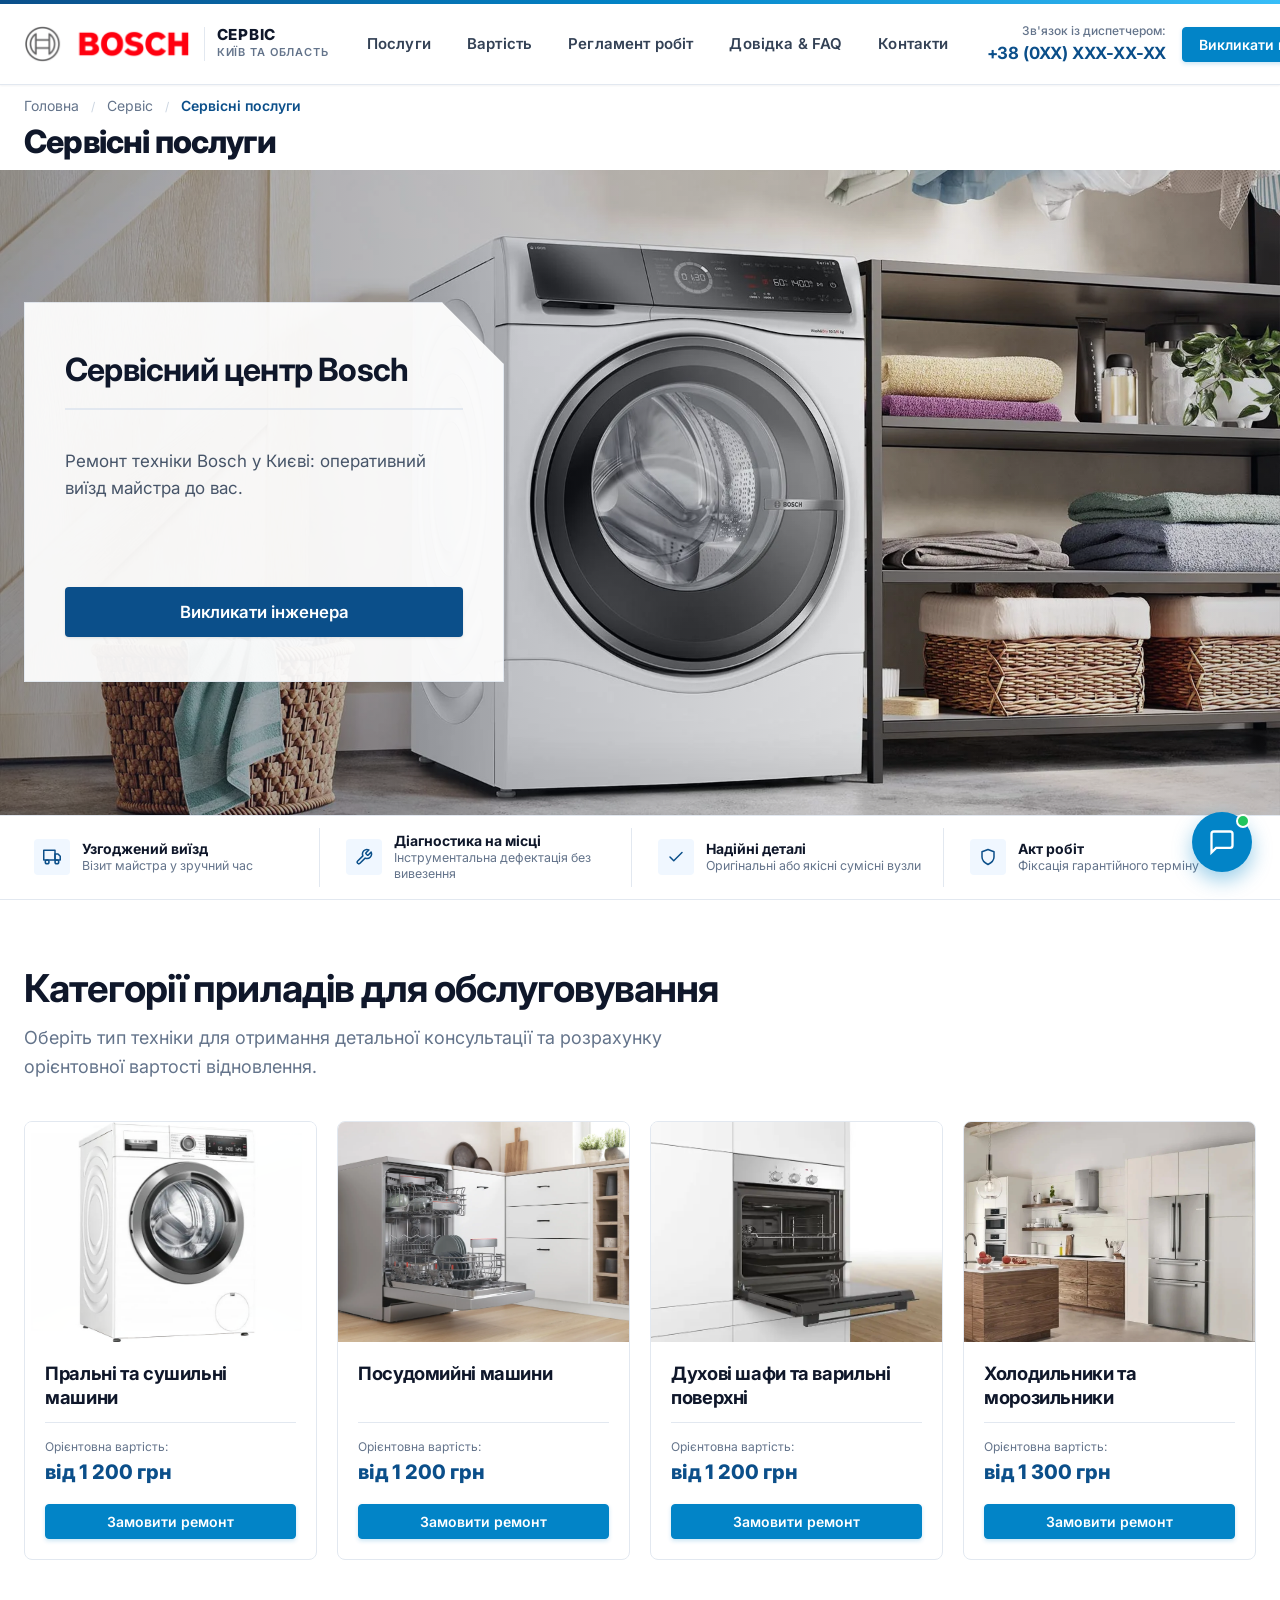
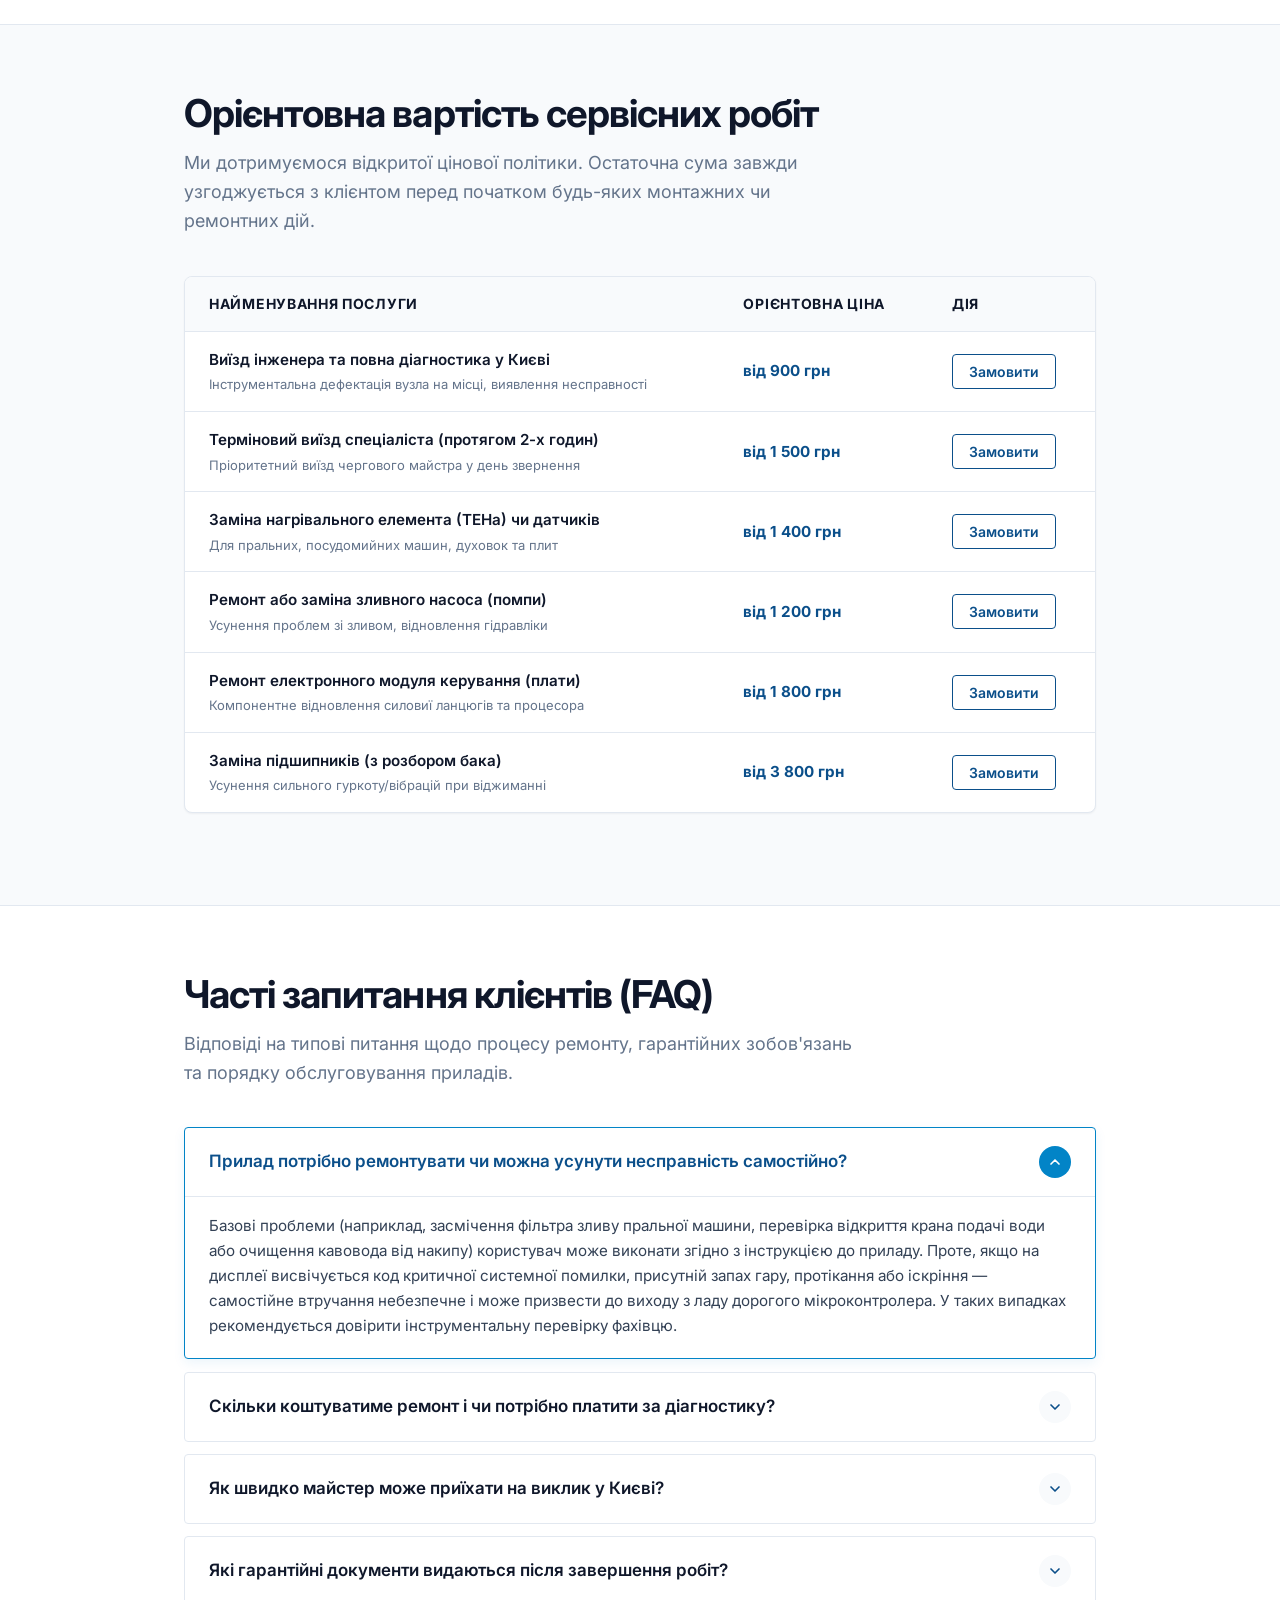
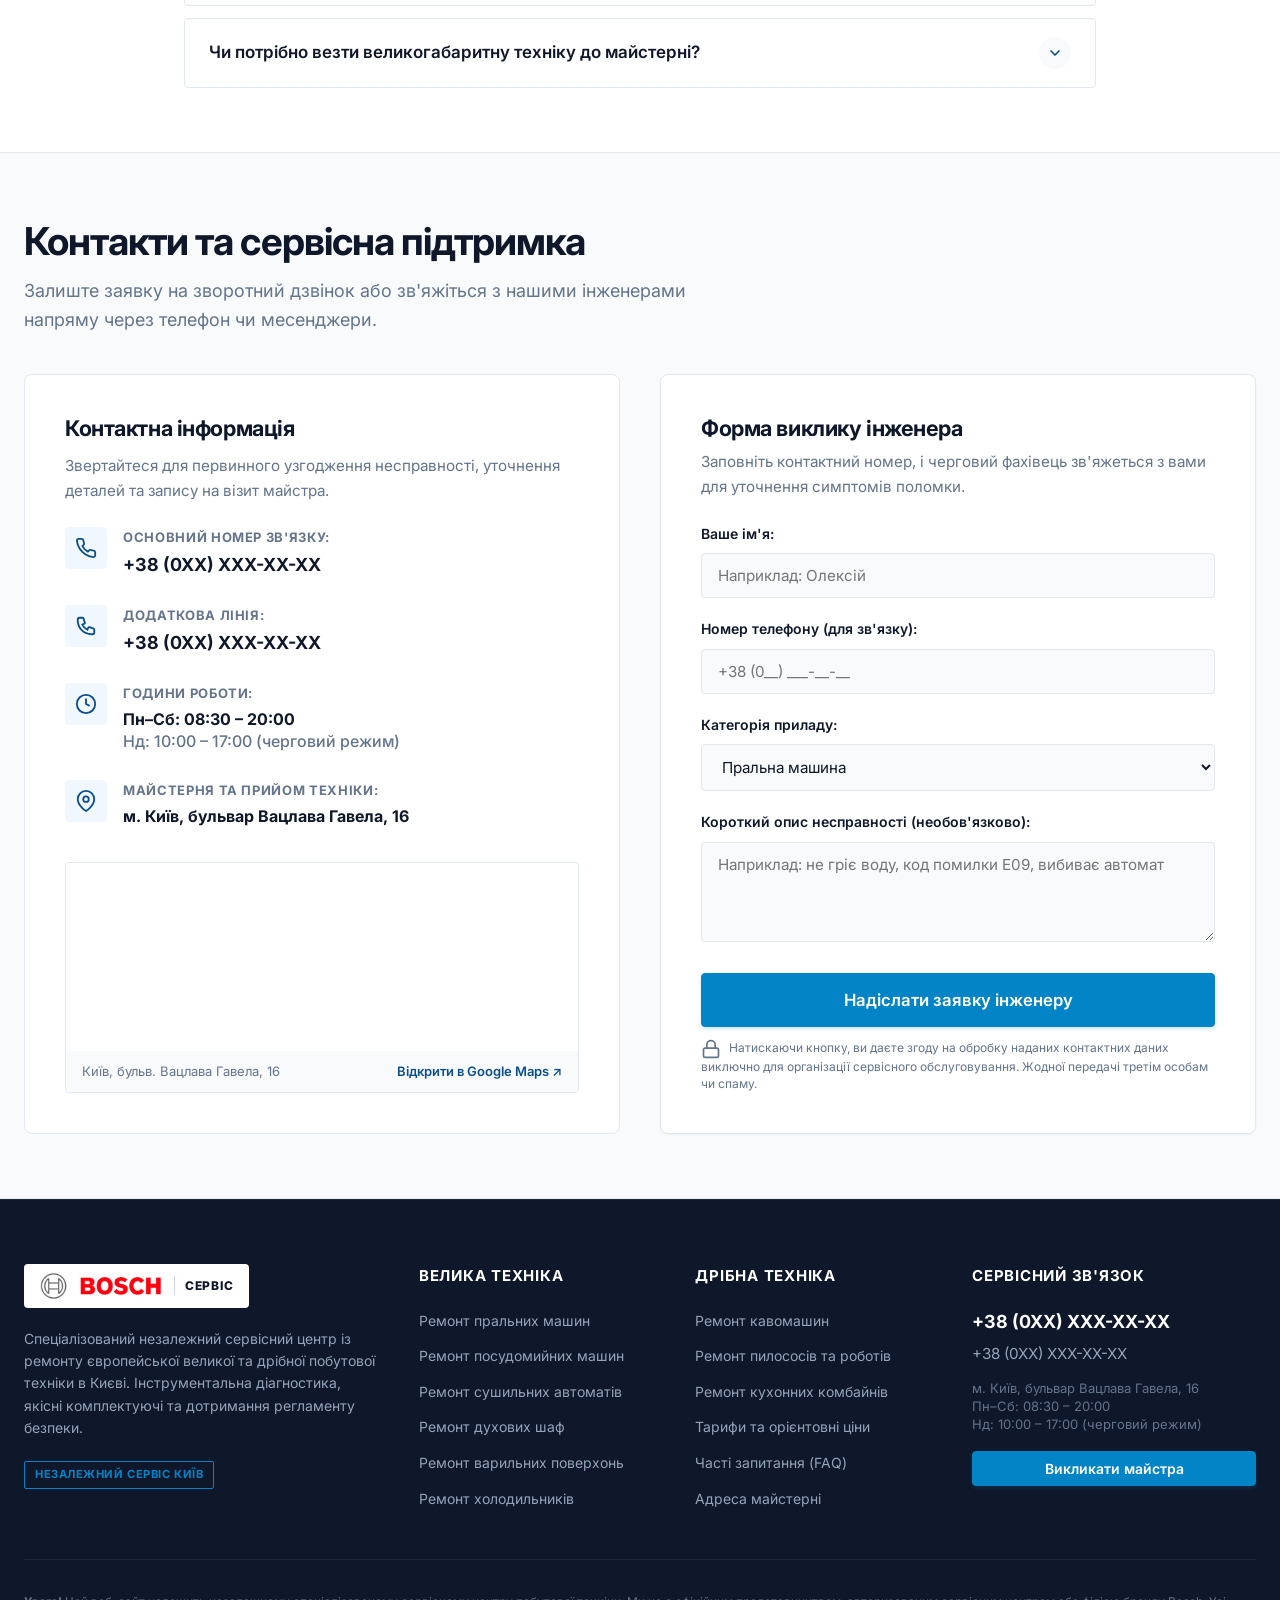
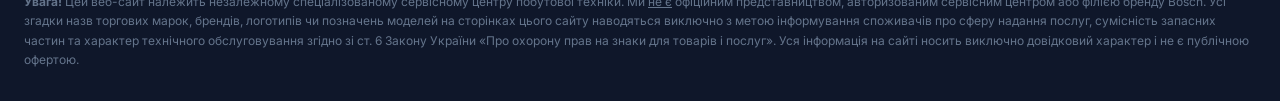
==== commit 6d381439: "Change legal disclaimer heading to 'Увага!' across all pages" ====
--- a/index.html
+++ b/index.html
@@ -423,7 +423,7 @@
             </button>
             <div class="faq-answer-pane">
               <div class="faq-answer-content">
-                Виїзд інженера по Києву та інструментальна діагностика є окремими платними послугами (від 250 грн).
+                Виїзд інженера та повна діагностика у Києві становить від 900 грн.
                 Підсумкова вартість ремонту визначається індивідуально залежно від складності несправності та вартості
                 необхідних деталей. Після проведення діагностики майстер обов'язково узгоджує з вами повний кошторис до
                 початку будь-яких робіт — ви заздалегідь знаєте точну суму без непередбачених витрат.
@@ -792,7 +792,7 @@
       <!-- Нижня юридична смуга (Суворе юридичне застереження) -->
       <div class="footer-bottom-strip">
         <p class="footer-disclaimer-text">
-          <strong>ЮРИДИЧНЕ ЗАСТЕРЕЖЕННЯ:</strong> Цей веб-сайт належить незалежному спеціалізованому сервісному центру
+          <strong>Увага!</strong> Цей веб-сайт належить незалежному спеціалізованому сервісному центру
           побутової техніки. Ми <u>не є</u> офіційним представництвом, авторизованим сервісним центром або філією
           бренду Bosch. Усі згадки назв торгових марок,
           брендів, логотипів чи позначень моделей на сторінках цього сайту наводяться виключно з метою інформування
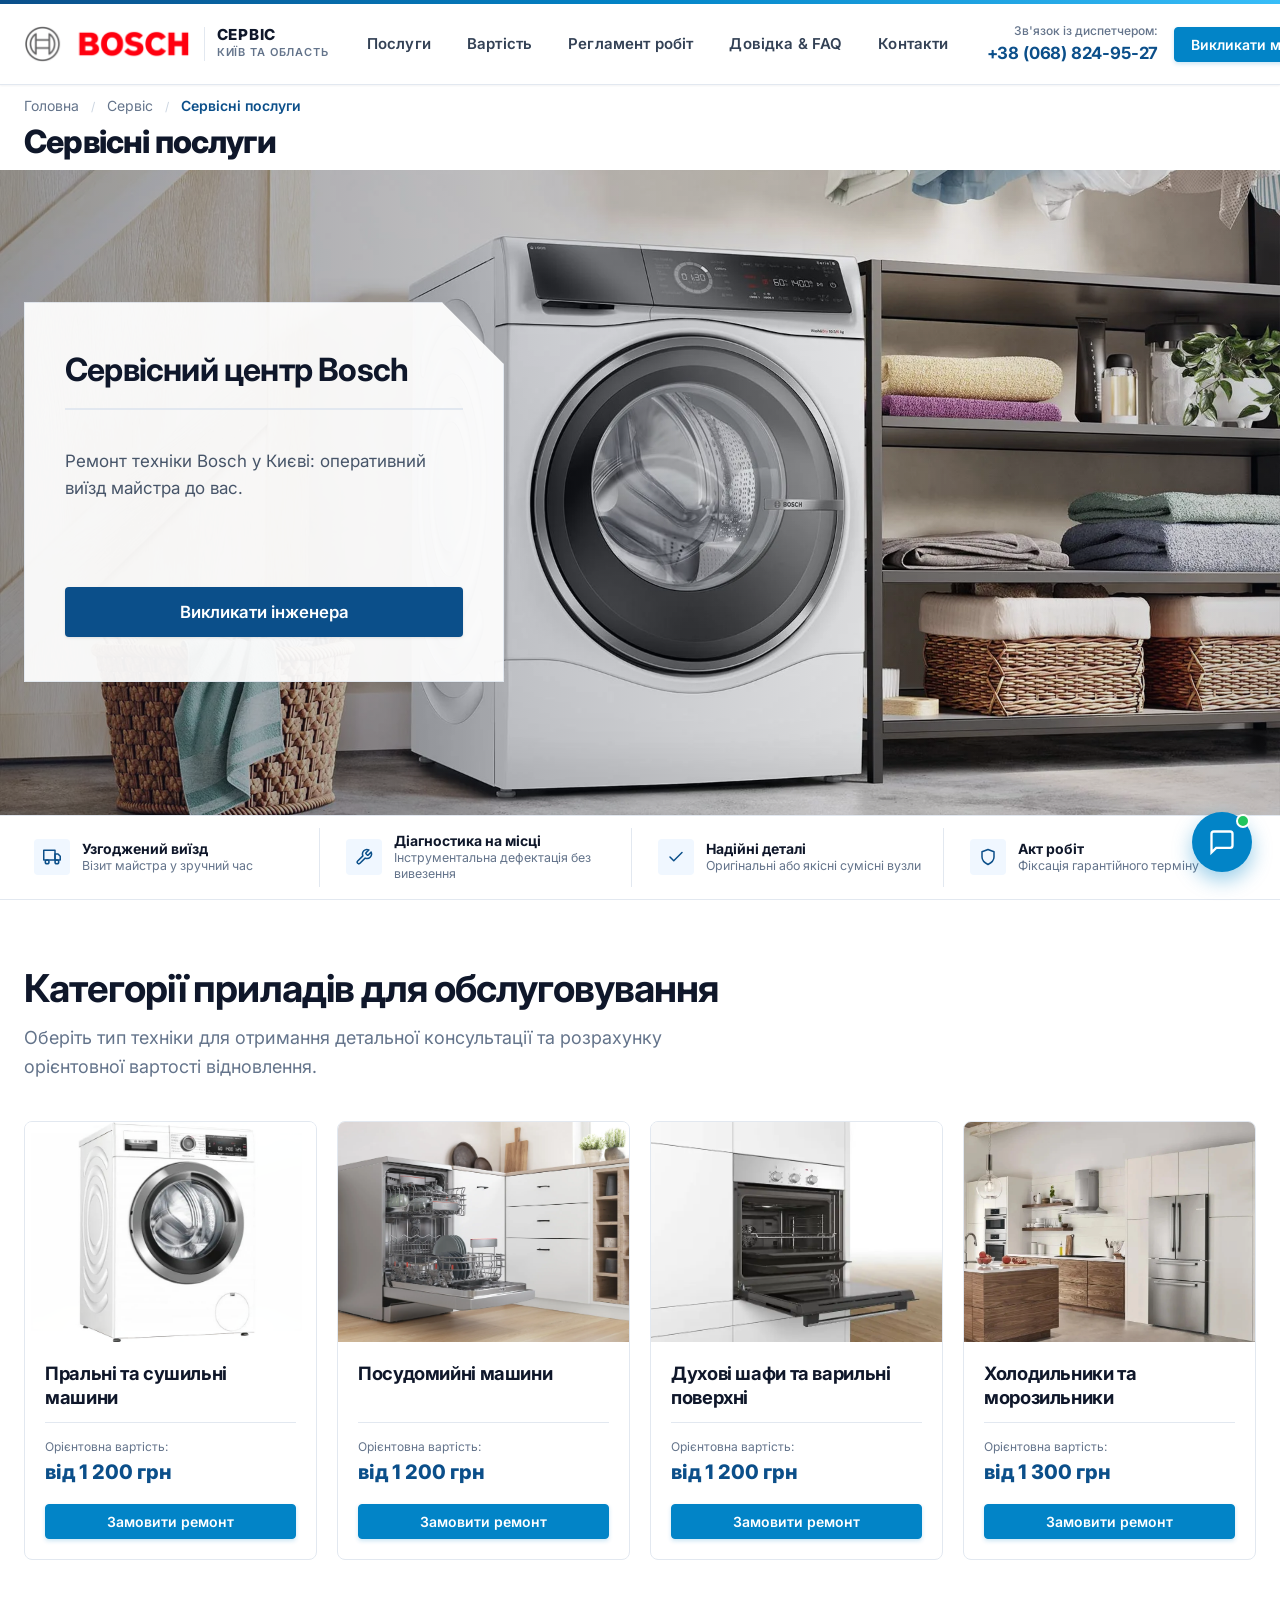
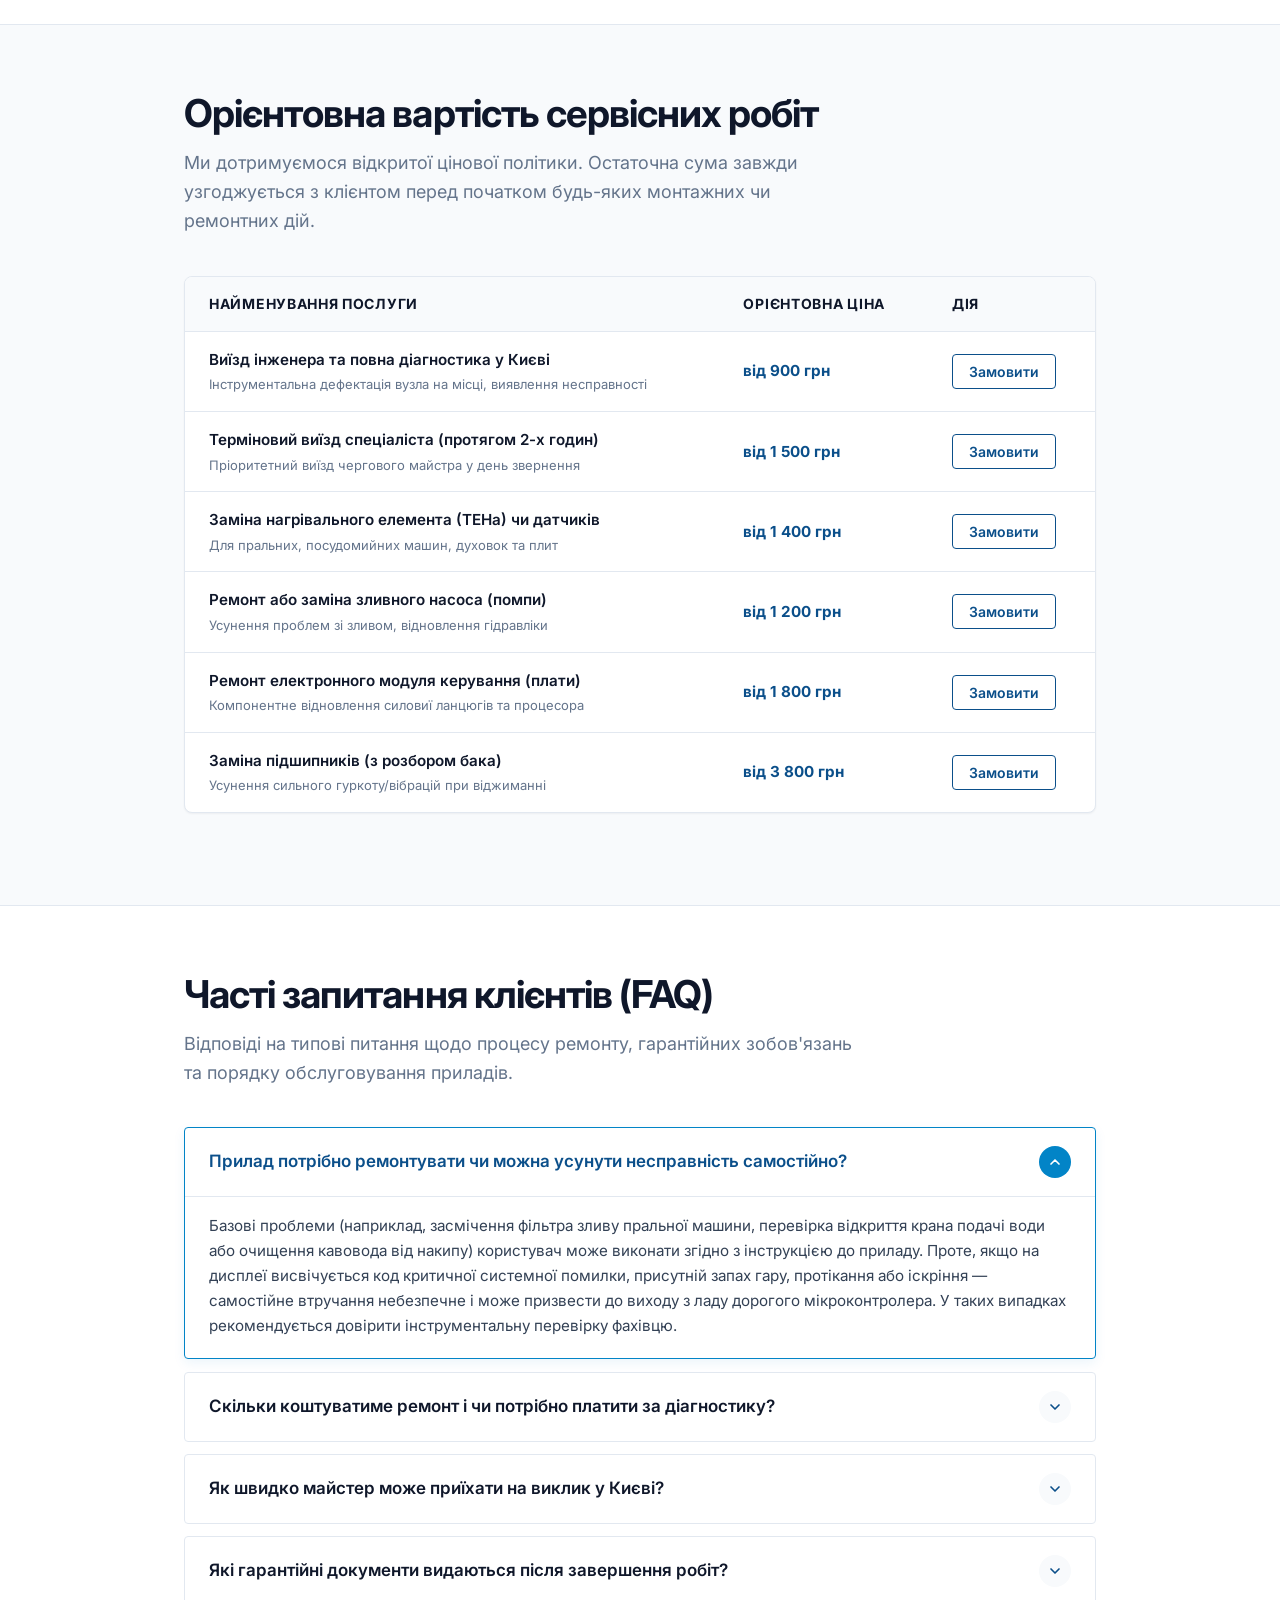
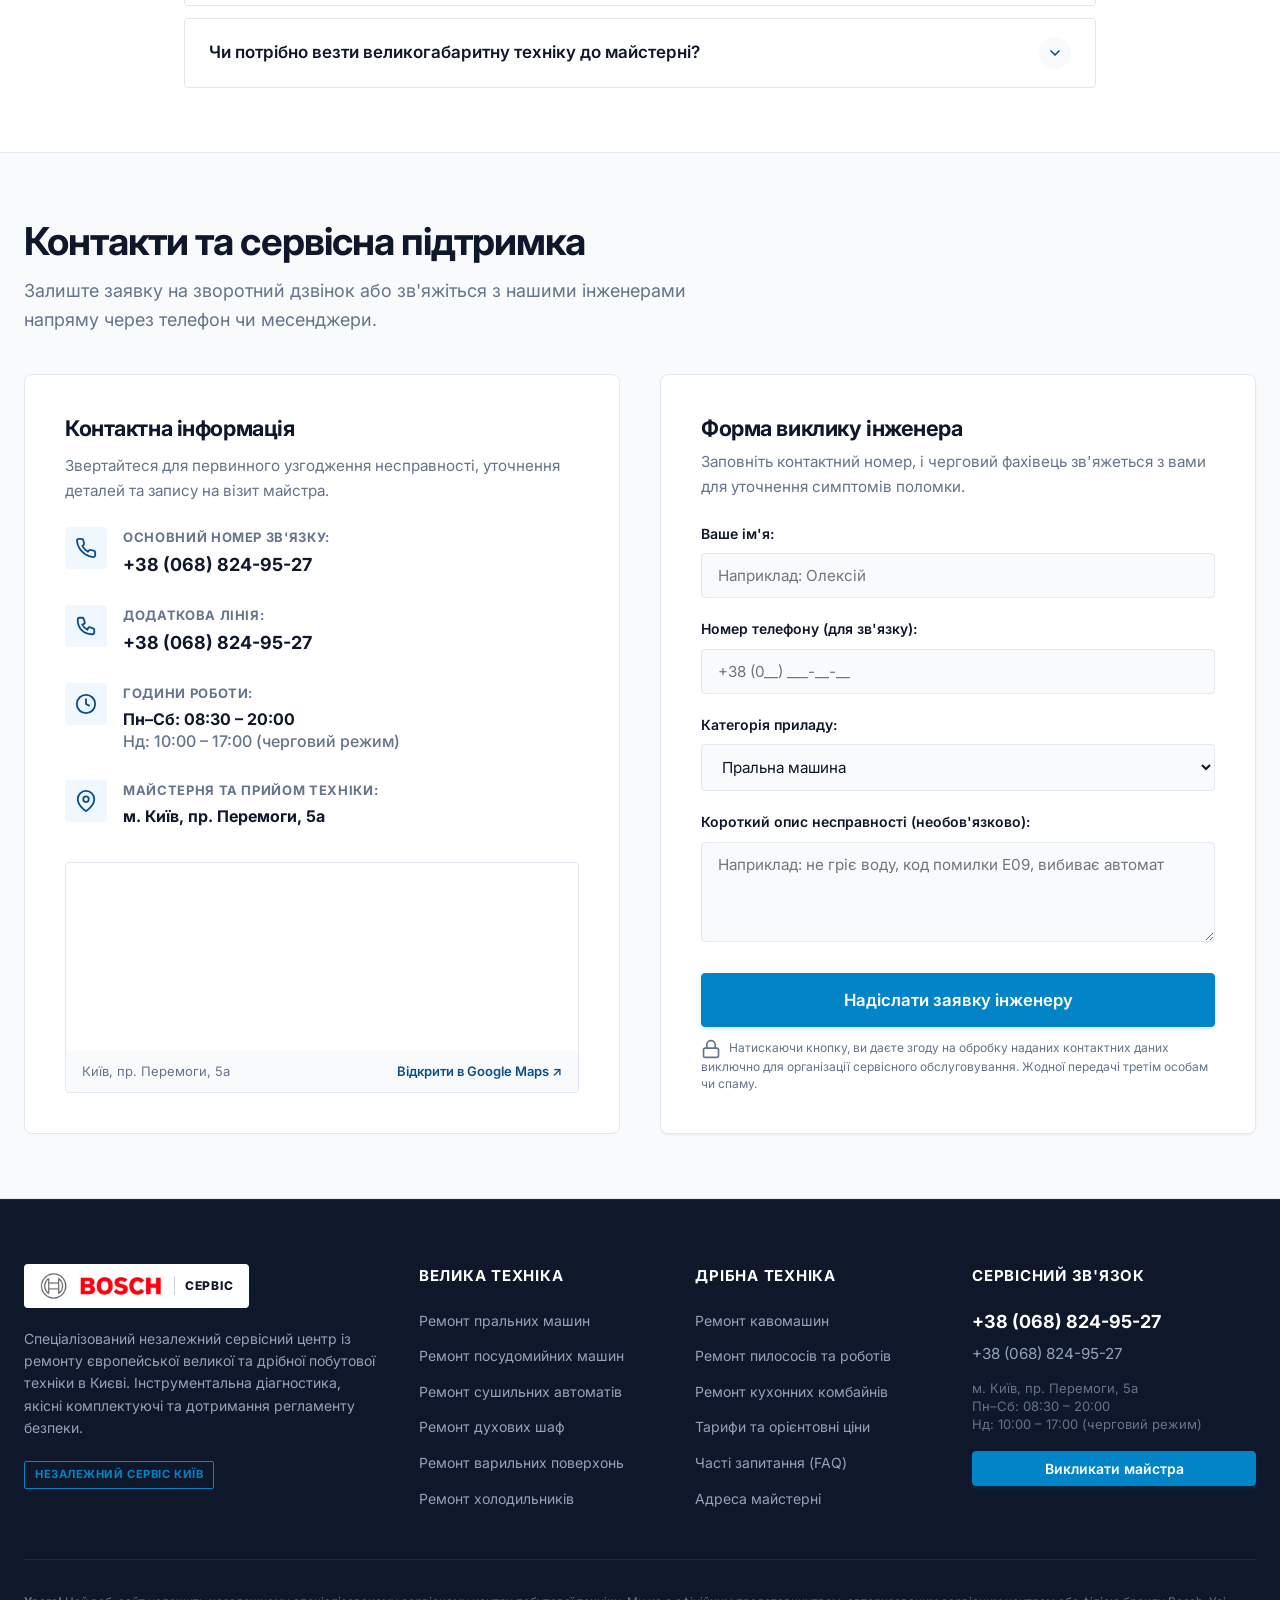
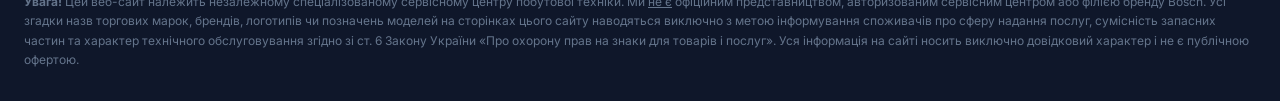
==== commit 2a372b0b: "Update phone number to +380688249527 and address to Victory Avenue 5A across all pages" ====
--- a/index.html
+++ b/index.html
@@ -51,7 +51,7 @@
         <div class="header-actions">
           <div class="header-phone-box">
             <span class="header-phone-label">Зв'язок із диспетчером:</span>
-            <a href="tel:#" class="header-phone-number">+38 (0XX) XXX-XX-XX</a>
+            <a href="tel:+380688249527" class="header-phone-number">+38 (068) 824-95-27</a>
           </div>
 
           <button type="button" class="btn btn-primary btn-sm header-cta-btn" data-open-modal="call-master-modal">
@@ -529,7 +529,7 @@
                   <div>
                     <div class="contact-info-label">Основний номер зв'язку:</div>
                     <div class="contact-info-val">
-                      <a href="tel:#">+38 (0XX) XXX-XX-XX</a>
+                      <a href="tel:+380688249527">+38 (068) 824-95-27</a>
                     </div>
                   </div>
                 </div>
@@ -546,7 +546,7 @@
                   <div>
                     <div class="contact-info-label">Додаткова лінія:</div>
                     <div class="contact-info-val">
-                      <a href="tel:#">+38 (0XX) XXX-XX-XX</a>
+                      <a href="tel:+380688249527">+38 (068) 824-95-27</a>
                     </div>
                   </div>
                 </div>
@@ -580,7 +580,7 @@
                   <div>
                     <div class="contact-info-label">Майстерня та прийом техніки:</div>
                     <div class="contact-info-val" style="font-size: 1rem;">
-                      м. Київ, бульвар Вацлава Гавела, 16
+                      м. Київ, пр. Перемоги, 5а
                     </div>
                   </div>
                 </div>
@@ -590,12 +590,12 @@
             <!-- Міні-карта -->
             <div class="contact-map-card">
               <iframe
-                src="https://maps.google.com/maps?q=%D0%B1%D1%83%D0%BB%D1%8C%D0%B2%D0%B0%D1%80+%D0%92%D0%B0%D1%86%D0%BB%D0%B0%D0%B2%D0%B0+%D0%93%D0%B0%D0%B2%D0%B5%D0%BB%D0%B0,+16,+%D0%9A%D0%B8%D1%97%D0%B2&t=&z=15&ie=UTF8&iwloc=&output=embed"
+                src="https://maps.google.com/maps?q=%D0%BF%D1%80%D0%BE%D1%81%D0%BF%D0%B5%D0%BA%D1%82+%D0%9F%D0%B5%D1%80%D0%B5%D0%BC%D0%BE%D0%B3%D0%B8,+5%D0%90,+%D0%9A%D0%B8%D1%97%D0%B2&t=&z=15&ie=UTF8&iwloc=&output=embed"
                 class="contact-map-iframe" loading="lazy" title="Карта проїзду до сервісного центру">
               </iframe>
               <div class="contact-map-caption">
-                <span>Київ, бульв. Вацлава Гавела, 16</span>
-                <a href="https://maps.google.com/?q=50.43685,30.41369" target="_blank" rel="noopener"
+                <span>Київ, пр. Перемоги, 5а</span>
+                <a href="https://maps.google.com/?q=50.4475,30.4850" target="_blank" rel="noopener"
                   style="color: var(--color-brand-primary); font-weight: 600;">Відкрити в Google Maps ↗</a>
               </div>
             </div>
@@ -695,7 +695,7 @@
       </a>
 
       <!-- Viber -->
-      <a href="#" class="chat-menu-link" style="color: #7360F2;">
+      <a href="viber://chat?number=%2B380688249527" class="chat-menu-link" style="color: #7360F2;">
         <svg width="20" height="20" viewBox="0 0 24 24" fill="currentColor">
           <path
             d="M12 2C6.477 2 2 6.477 2 12c0 1.94.555 3.75 1.516 5.28L2.1 21.9l4.82-.9A9.953 9.953 0 0 0 12 22c5.523 0 10-4.477 10-10S17.523 2 12 2zm1 14h-2v-2h2v2zm0-4h-2V7h2v5z" />
@@ -704,7 +704,7 @@
       </a>
 
       <!-- Дзвінок -->
-      <a href="tel:#" class="chat-menu-link phone">
+      <a href="tel:+380688249527" class="chat-menu-link phone">
         <svg width="20" height="20" viewBox="0 0 24 24" fill="none" stroke="currentColor" stroke-width="2">
           <path
             d="M22 16.92v3a2 2 0 0 1-2.18 2 19.79 19.79 0 0 1-8.63-3.07 19.5 19.5 0 0 1-6-6 19.79 19.79 0 0 1-3.07-8.67A2 2 0 0 1 4.11 2h3a2 2 0 0 1 2 1.72 12.84 12.84 0 0 0 .7 2.81 2 2 0 0 1-.45 2.11L8.09 9.91a16 16 0 0 0 6 6l1.27-1.27a2 2 0 0 1 2.11-.45 12.84 12.84 0 0 0 2.81.7A2 2 0 0 1 22 16.92z">
@@ -770,12 +770,11 @@
         <!-- Колонка 4: Контакти та графік -->
         <div>
           <div class="footer-col-title">Сервісний зв'язок</div>
-          <a href="tel:#" class="footer-phone-highlight">+38 (0XX) XXX-XX-XX</a>
-          <a href="tel:#" style="color: #94A3B8; font-size: 0.95rem; display: block; margin-bottom: 12px;">+38 (0XX)
-            XXX-XX-XX</a>
+          <a href="tel:+380688249527" class="footer-phone-highlight">+38 (068) 824-95-27</a>
+          <a href="tel:+380688249527" style="color: #94A3B8; font-size: 0.95rem; display: block; margin-bottom: 12px;">+38 (068) 824-95-27</a>
 
           <div class="footer-schedule-text">
-            м. Київ, бульвар Вацлава Гавела, 16<br>
+            м. Київ, пр. Перемоги, 5а<br>
             Пн–Сб: 08:30 – 20:00<br>
             Нд: 10:00 – 17:00 (черговий режим)
           </div>
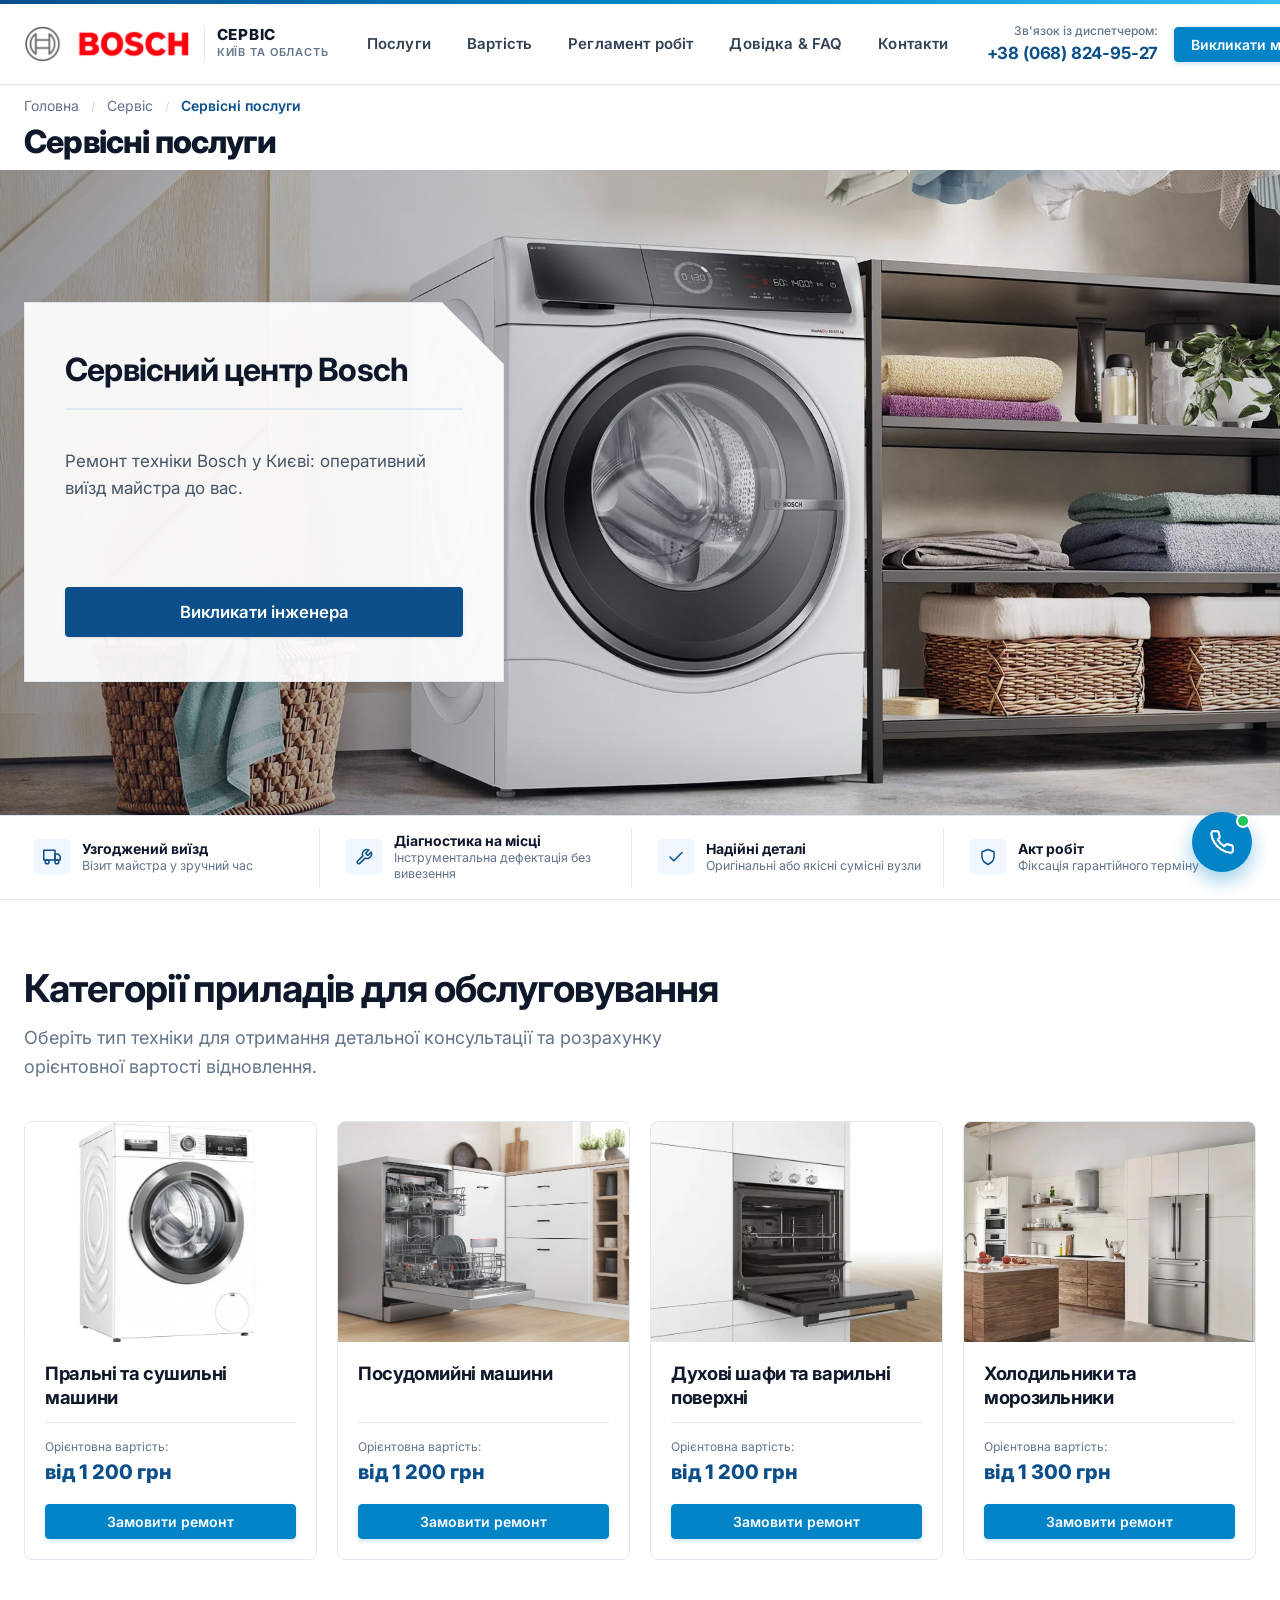
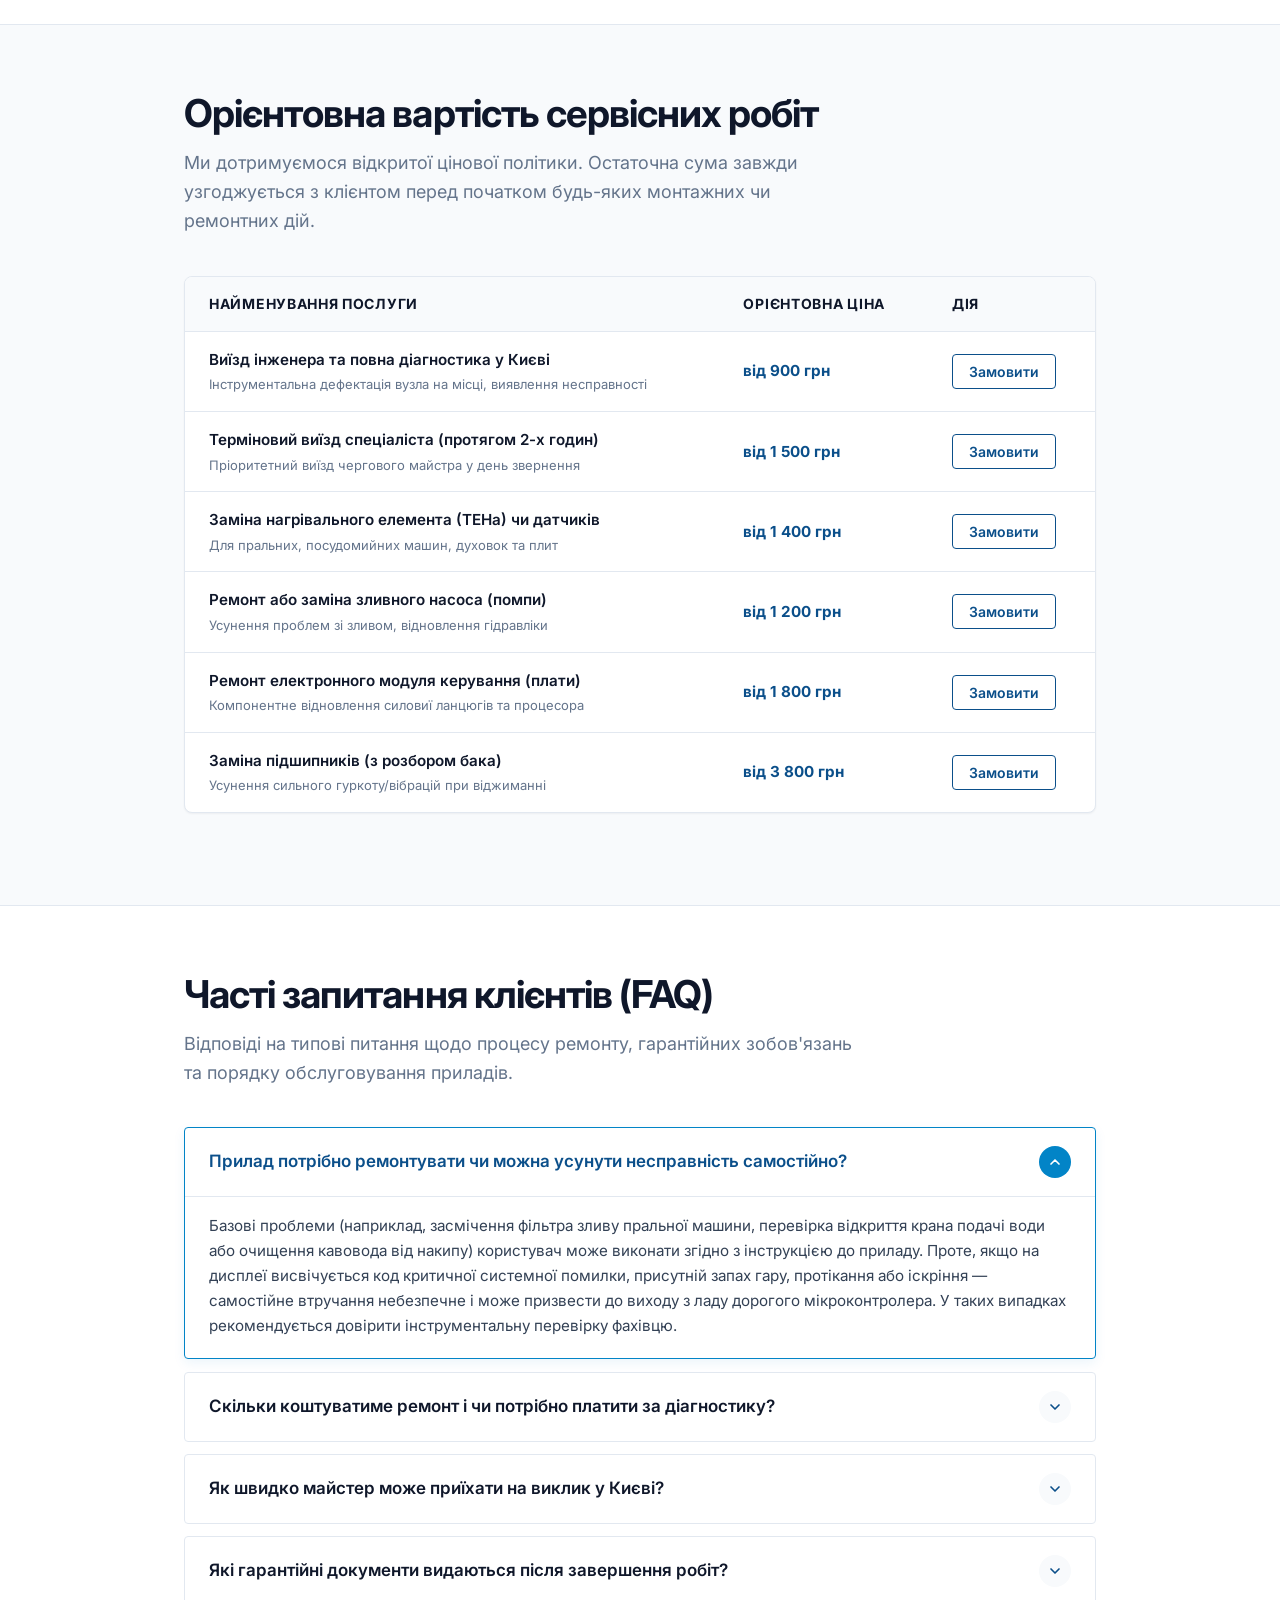
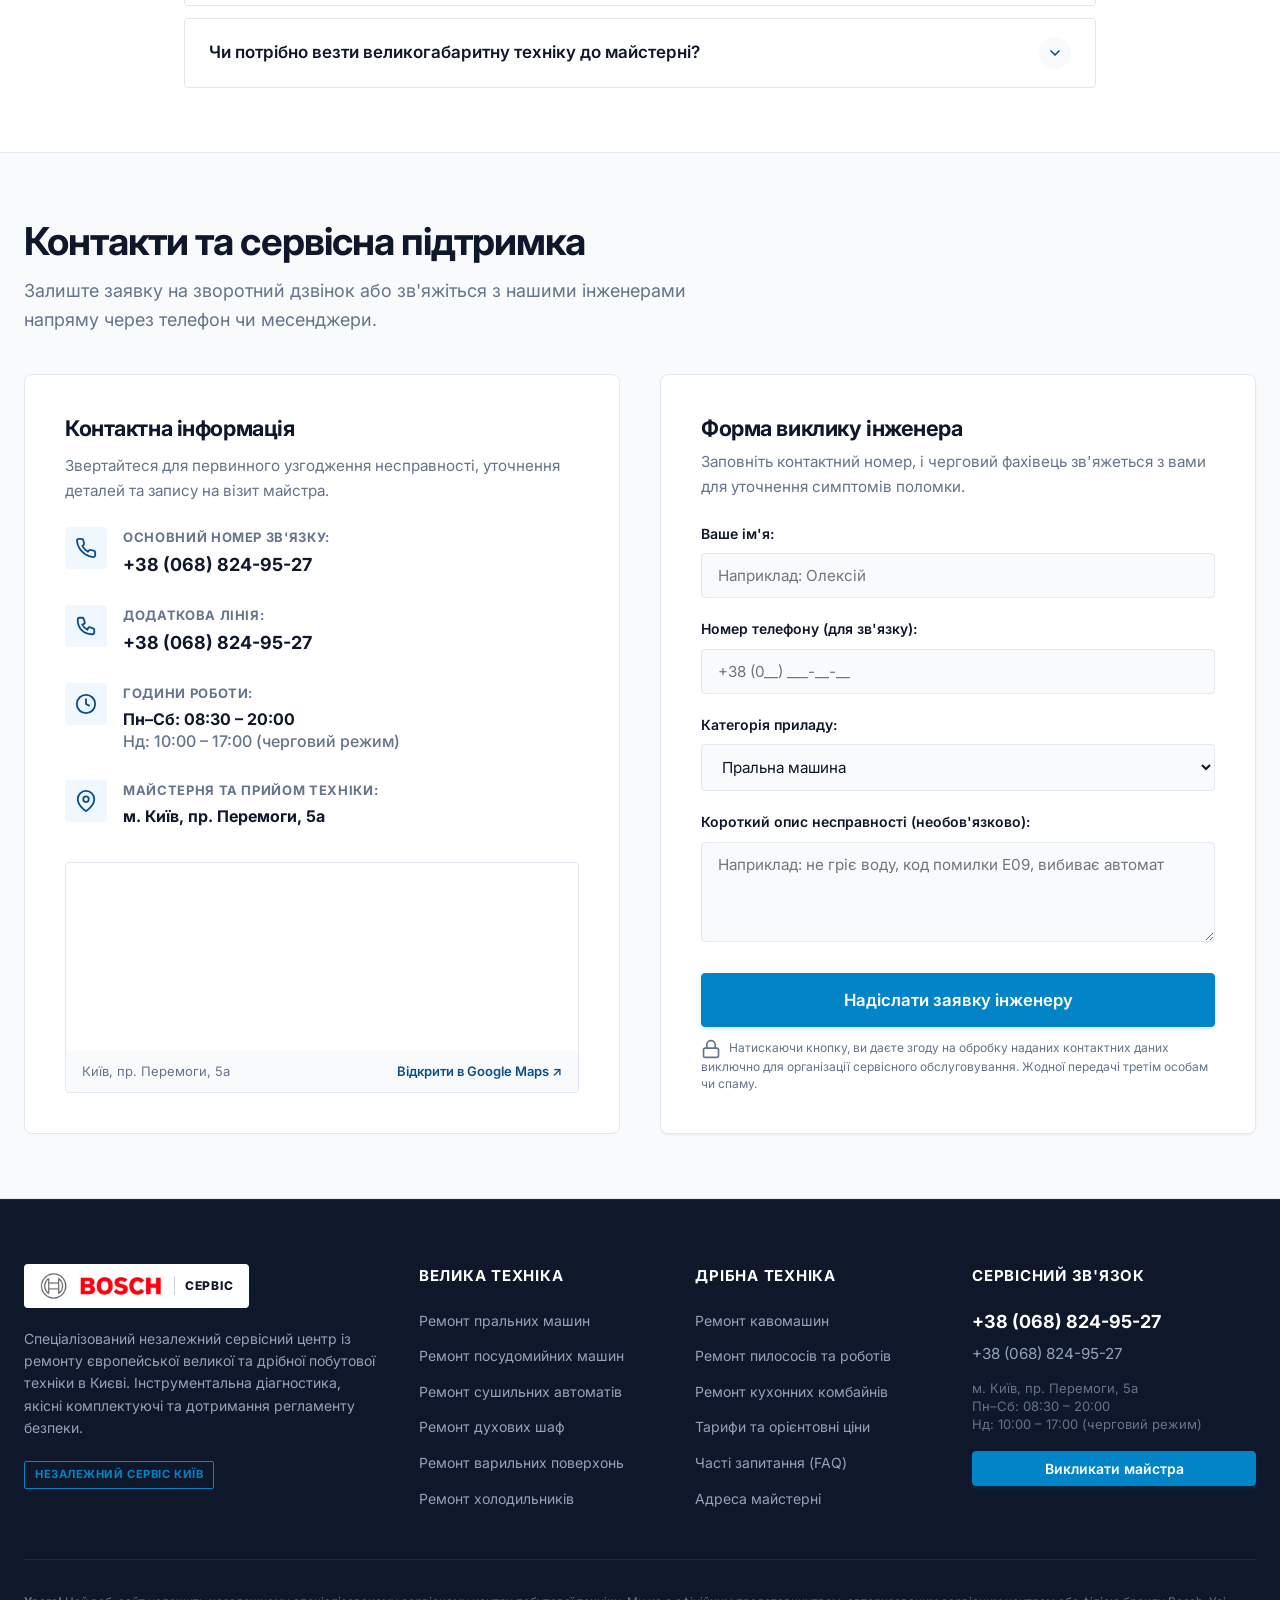
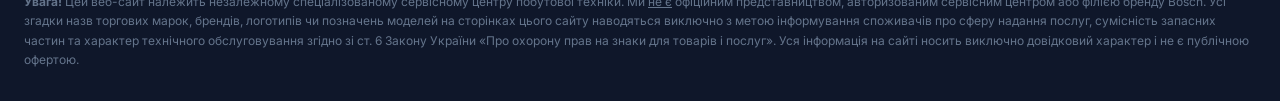
==== commit 69334663: "Make floating button directly call +380688249527 and remove all telegram links" ====
--- a/index.html
+++ b/index.html
@@ -679,47 +679,15 @@
   </button>
 
   <!-- -------------------------------------------------------------------------
-       ПЛАВАЮЧИЙ ВІДЖЕТ ЧАТУ (Sticky Chat Widget)
+       ПЛАВАЮЧА КНОПКА ВИКЛИКУ (Sticky Call Button)
        ------------------------------------------------------------------------- -->
   <div class="sticky-chat-widget">
-    <div class="chat-popup-menu" id="chat-popup-menu">
-      <div class="chat-menu-header">Швидкий зв'язок із сервісом:</div>
-
-      <!-- Telegram -->
-      <a href="https://t.me/Hitech_00" target="_blank" rel="noopener" class="chat-menu-link telegram">
-        <svg width="20" height="20" viewBox="0 0 24 24" fill="currentColor">
-          <path
-            d="M12 2C6.48 2 2 6.48 2 12s4.48 10 10 10 10-4.48 10-10S17.52 2 12 2zm4.64 6.8c-.15 1.58-.8 5.42-1.13 7.19-.14.75-.42 1-.68 1.03-.58.05-1.02-.38-1.58-.75-.88-.58-1.38-.94-2.23-1.5-.99-.65-.35-1.01.22-1.59.15-.15 2.71-2.48 2.76-2.69a.2.2 0 0 0-.05-.18c-.06-.05-.14-.03-.21-.02-.09.02-1.49.95-4.22 2.79-.4.27-.76.41-1.08.4-.36-.01-1.04-.2-1.55-.37-.63-.2-1.12-.31-1.08-.66.02-.18.27-.36.75-.55 2.92-1.27 4.86-2.11 5.83-2.51 2.78-1.16 3.35-1.36 3.73-1.36.08 0 .27.02.39.12.1.08.13.19.14.27-.01.06.01.24 0 .38z" />
-        </svg>
-        <span>Написати в Telegram</span>
-      </a>
-
-      <!-- Viber -->
-      <a href="viber://chat?number=%2B380688249527" class="chat-menu-link" style="color: #7360F2;">
-        <svg width="20" height="20" viewBox="0 0 24 24" fill="currentColor">
-          <path
-            d="M12 2C6.477 2 2 6.477 2 12c0 1.94.555 3.75 1.516 5.28L2.1 21.9l4.82-.9A9.953 9.953 0 0 0 12 22c5.523 0 10-4.477 10-10S17.523 2 12 2zm1 14h-2v-2h2v2zm0-4h-2V7h2v5z" />
-        </svg>
-        <span>Зв'язатися у Viber</span>
-      </a>
-
-      <!-- Дзвінок -->
-      <a href="tel:+380688249527" class="chat-menu-link phone">
-        <svg width="20" height="20" viewBox="0 0 24 24" fill="none" stroke="currentColor" stroke-width="2">
-          <path
-            d="M22 16.92v3a2 2 0 0 1-2.18 2 19.79 19.79 0 0 1-8.63-3.07 19.5 19.5 0 0 1-6-6 19.79 19.79 0 0 1-3.07-8.67A2 2 0 0 1 4.11 2h3a2 2 0 0 1 2 1.72 12.84 12.84 0 0 0 .7 2.81 2 2 0 0 1-.45 2.11L8.09 9.91a16 16 0 0 0 6 6l1.27-1.27a2 2 0 0 1 2.11-.45 12.84 12.84 0 0 0 2.81.7A2 2 0 0 1 22 16.92z">
-          </path>
-        </svg>
-        <span>Зателефонувати диспетчеру</span>
-      </a>
-    </div>
-
-    <button type="button" class="chat-toggle-btn" aria-label="Відкрити меню чату">
+    <a href="tel:+380688249527" class="chat-toggle-btn" aria-label="Зателефонувати: +38 (068) 824-95-27" title="+38 (068) 824-95-27">
       <span class="chat-badge-pulse"></span>
-      <svg width="28" height="28" viewBox="0 0 24 24" fill="none" stroke="currentColor" stroke-width="2">
-        <path d="M21 15a2 2 0 0 1-2 2H7l-4 4V5a2 2 0 0 1 2-2h14a2 2 0 0 1 2 2z"></path>
+      <svg width="26" height="26" viewBox="0 0 24 24" fill="none" stroke="currentColor" stroke-width="2" stroke-linecap="round" stroke-linejoin="round">
+        <path d="M22 16.92v3a2 2 0 0 1-2.18 2 19.79 19.79 0 0 1-8.63-3.07 19.5 19.5 0 0 1-6-6 19.79 19.79 0 0 1-3.07-8.67A2 2 0 0 1 4.11 2h3a2 2 0 0 1 2 1.72 12.84 12.84 0 0 0 .7 2.81 2 2 0 0 1-.45 2.11L8.09 9.91a16 16 0 0 0 6 6l1.27-1.27a2 2 0 0 1 2.11-.45 12.84 12.84 0 0 0 2.81.7A2 2 0 0 1 22 16.92z"></path>
       </svg>
-    </button>
+    </a>
   </div>
 
   <!-- -------------------------------------------------------------------------
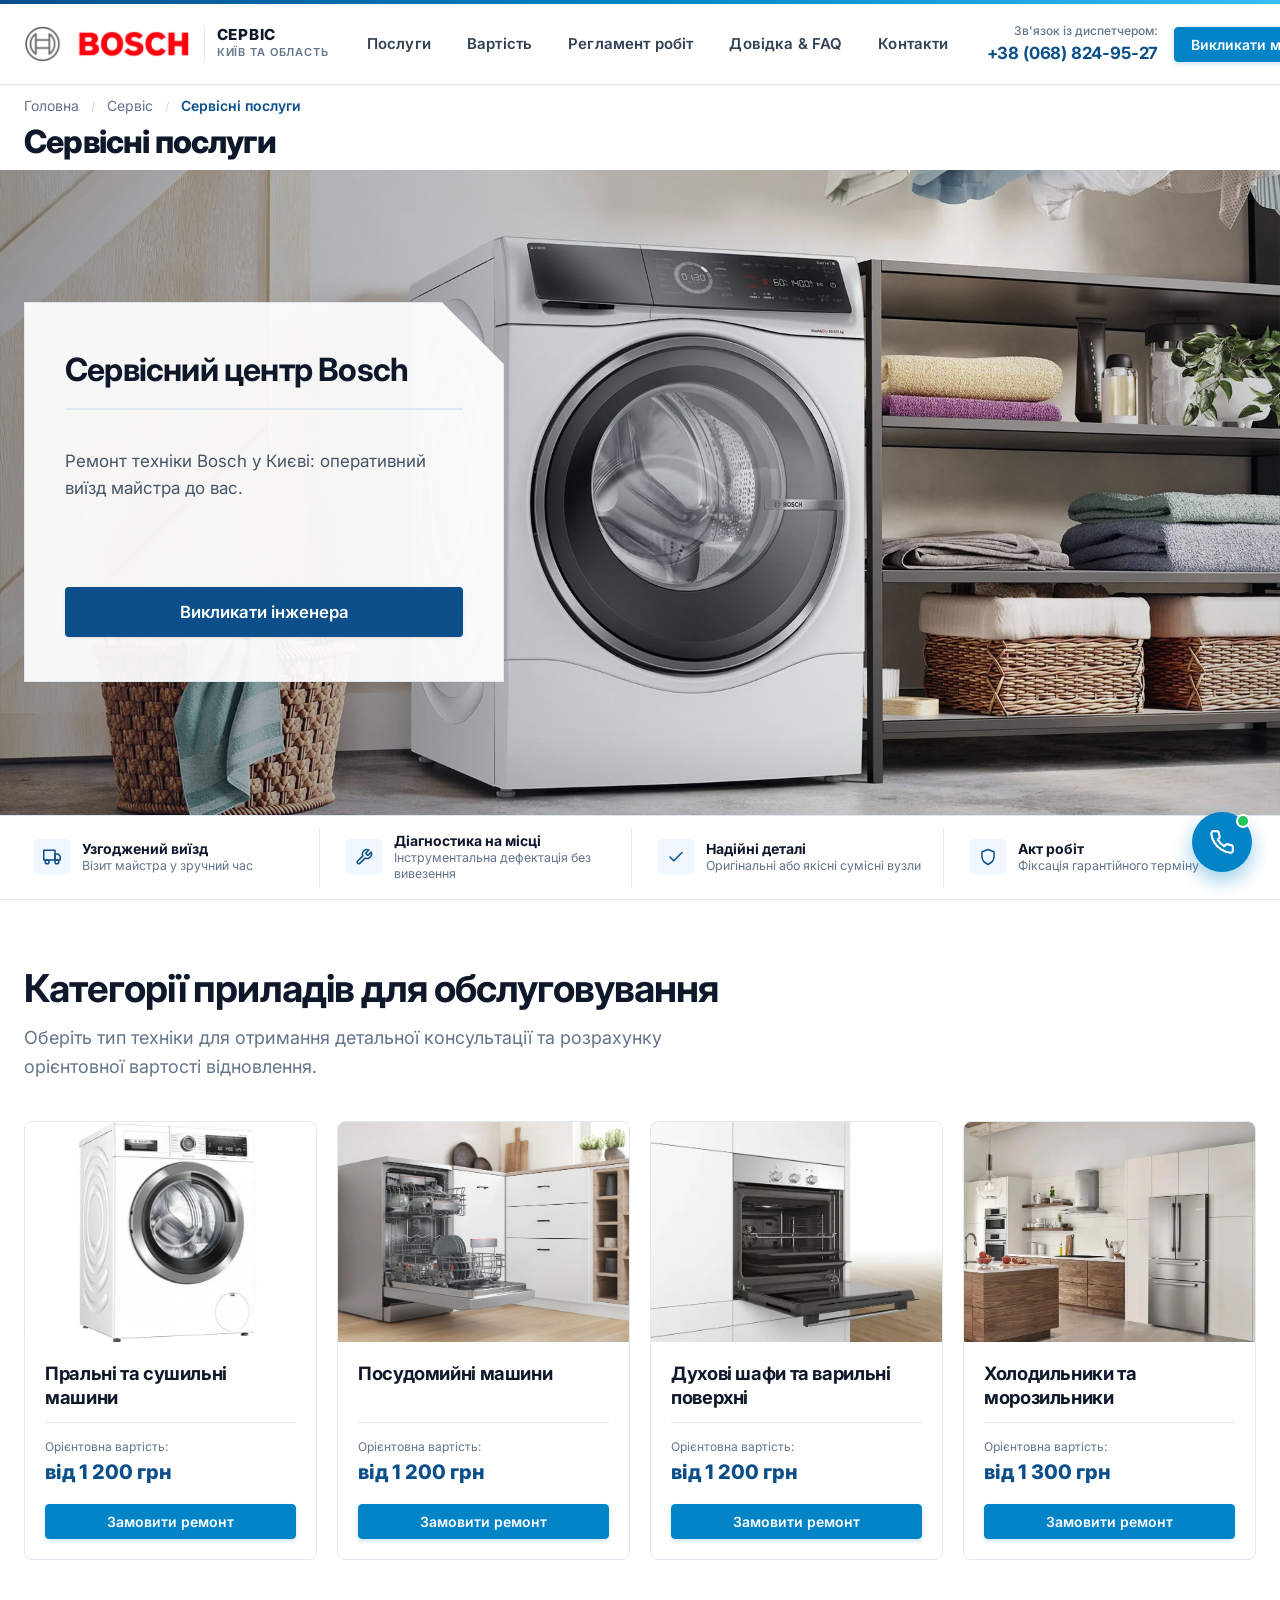
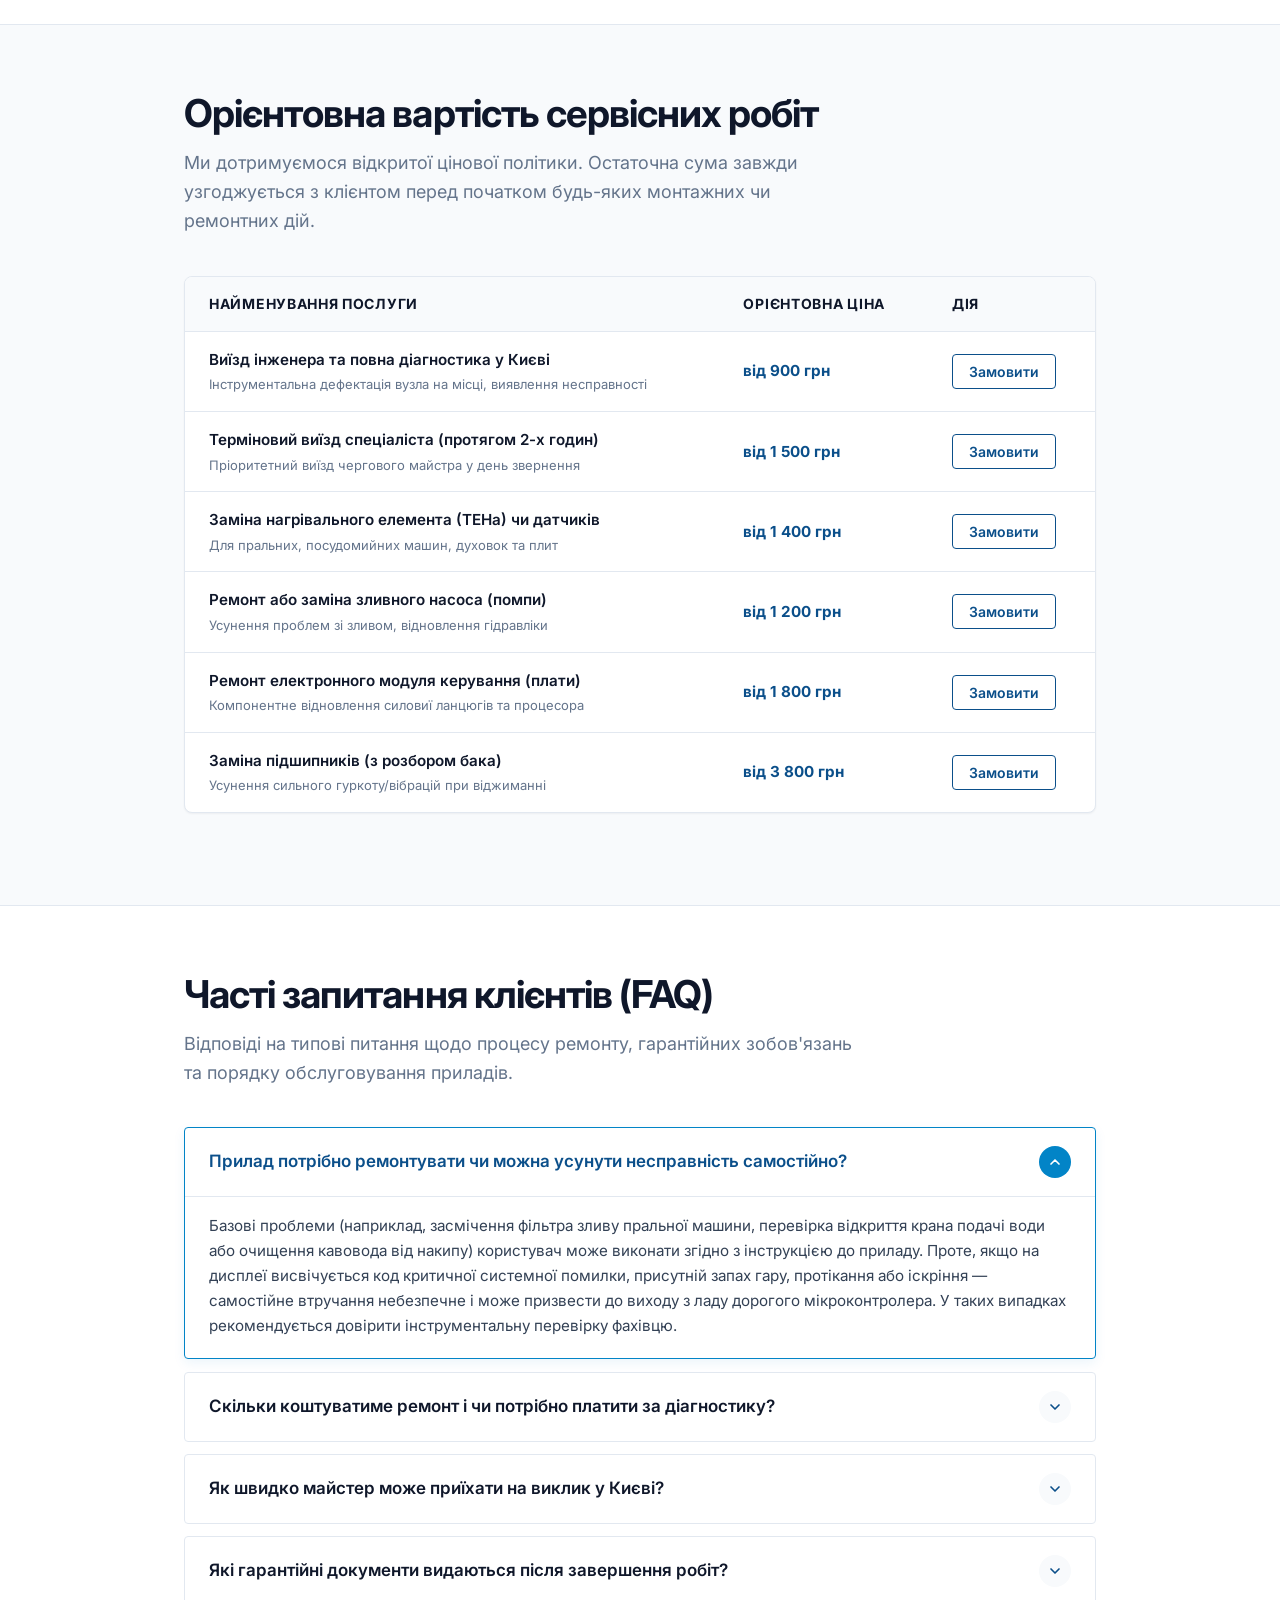
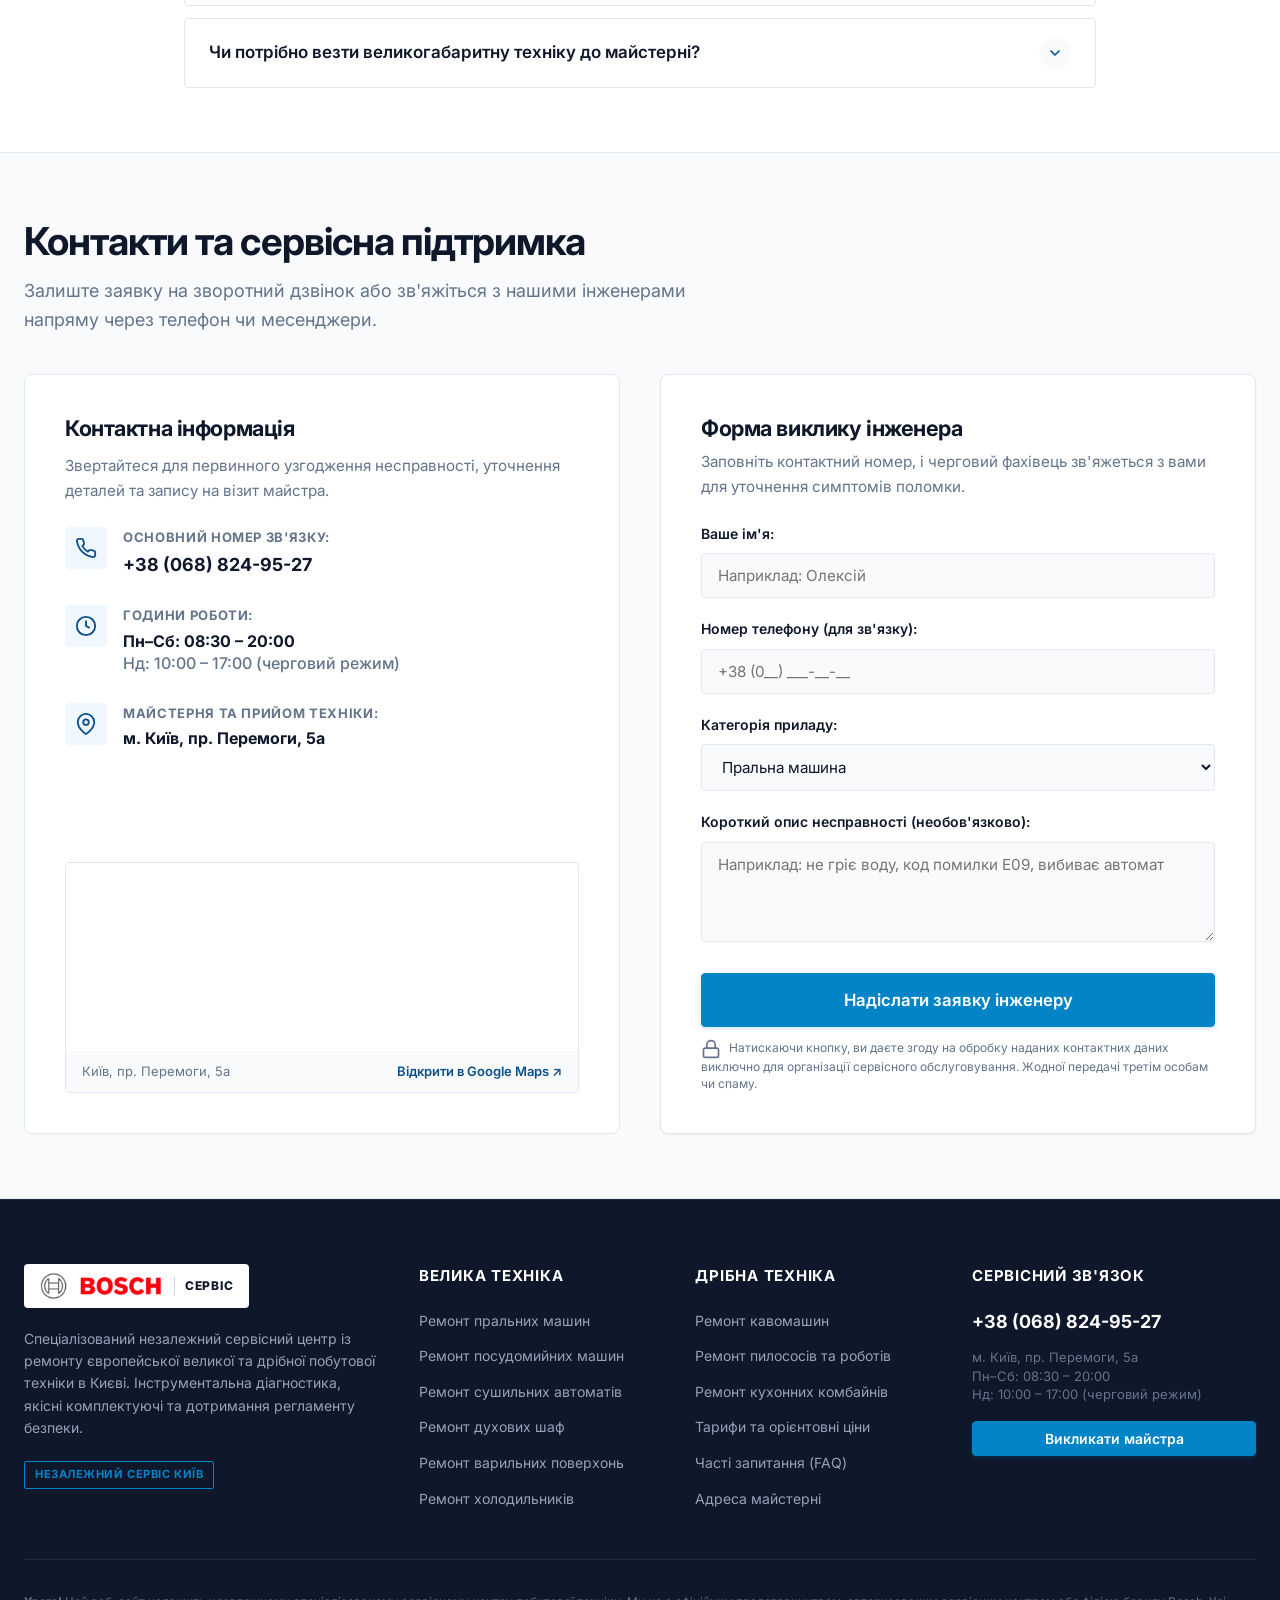
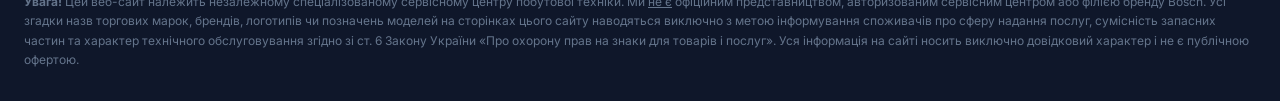
==== commit c7017a8b: "Remove secondary phone line and duplicates" ====
--- a/index.html
+++ b/index.html
@@ -534,23 +534,6 @@
                   </div>
                 </div>
 
-                <!-- Телефон 2 -->
-                <div class="contact-info-item">
-                  <div class="contact-info-icon">
-                    <svg width="22" height="22" viewBox="0 0 24 24" fill="none" stroke="currentColor" stroke-width="2">
-                      <path
-                        d="M3 5a2 2 0 0 1 2-2h3.28a1 1 0 0 1 .948.684l1.498 4.493a1 1 0 0 1-.502 1.21l-2.257 1.13a11.042 11.042 0 0 0 5.516 5.516l1.13-2.257a1 1 0 0 1 1.21-.502l4.493 1.498a1 1 0 0 1 .684.949V19a2 2 0 0 1-2 2h-1C9.716 21 3 14.284 3 6V5z">
-                      </path>
-                    </svg>
-                  </div>
-                  <div>
-                    <div class="contact-info-label">Додаткова лінія:</div>
-                    <div class="contact-info-val">
-                      <a href="tel:+380688249527">+38 (068) 824-95-27</a>
-                    </div>
-                  </div>
-                </div>
-
                 <!-- Графік -->
                 <div class="contact-info-item">
                   <div class="contact-info-icon">
@@ -738,8 +721,7 @@
         <!-- Колонка 4: Контакти та графік -->
         <div>
           <div class="footer-col-title">Сервісний зв'язок</div>
-          <a href="tel:+380688249527" class="footer-phone-highlight">+38 (068) 824-95-27</a>
-          <a href="tel:+380688249527" style="color: #94A3B8; font-size: 0.95rem; display: block; margin-bottom: 12px;">+38 (068) 824-95-27</a>
+          <a href="tel:+380688249527" class="footer-phone-highlight" style="display: block; margin-bottom: 12px;">+38 (068) 824-95-27</a>
 
           <div class="footer-schedule-text">
             м. Київ, пр. Перемоги, 5а<br>
